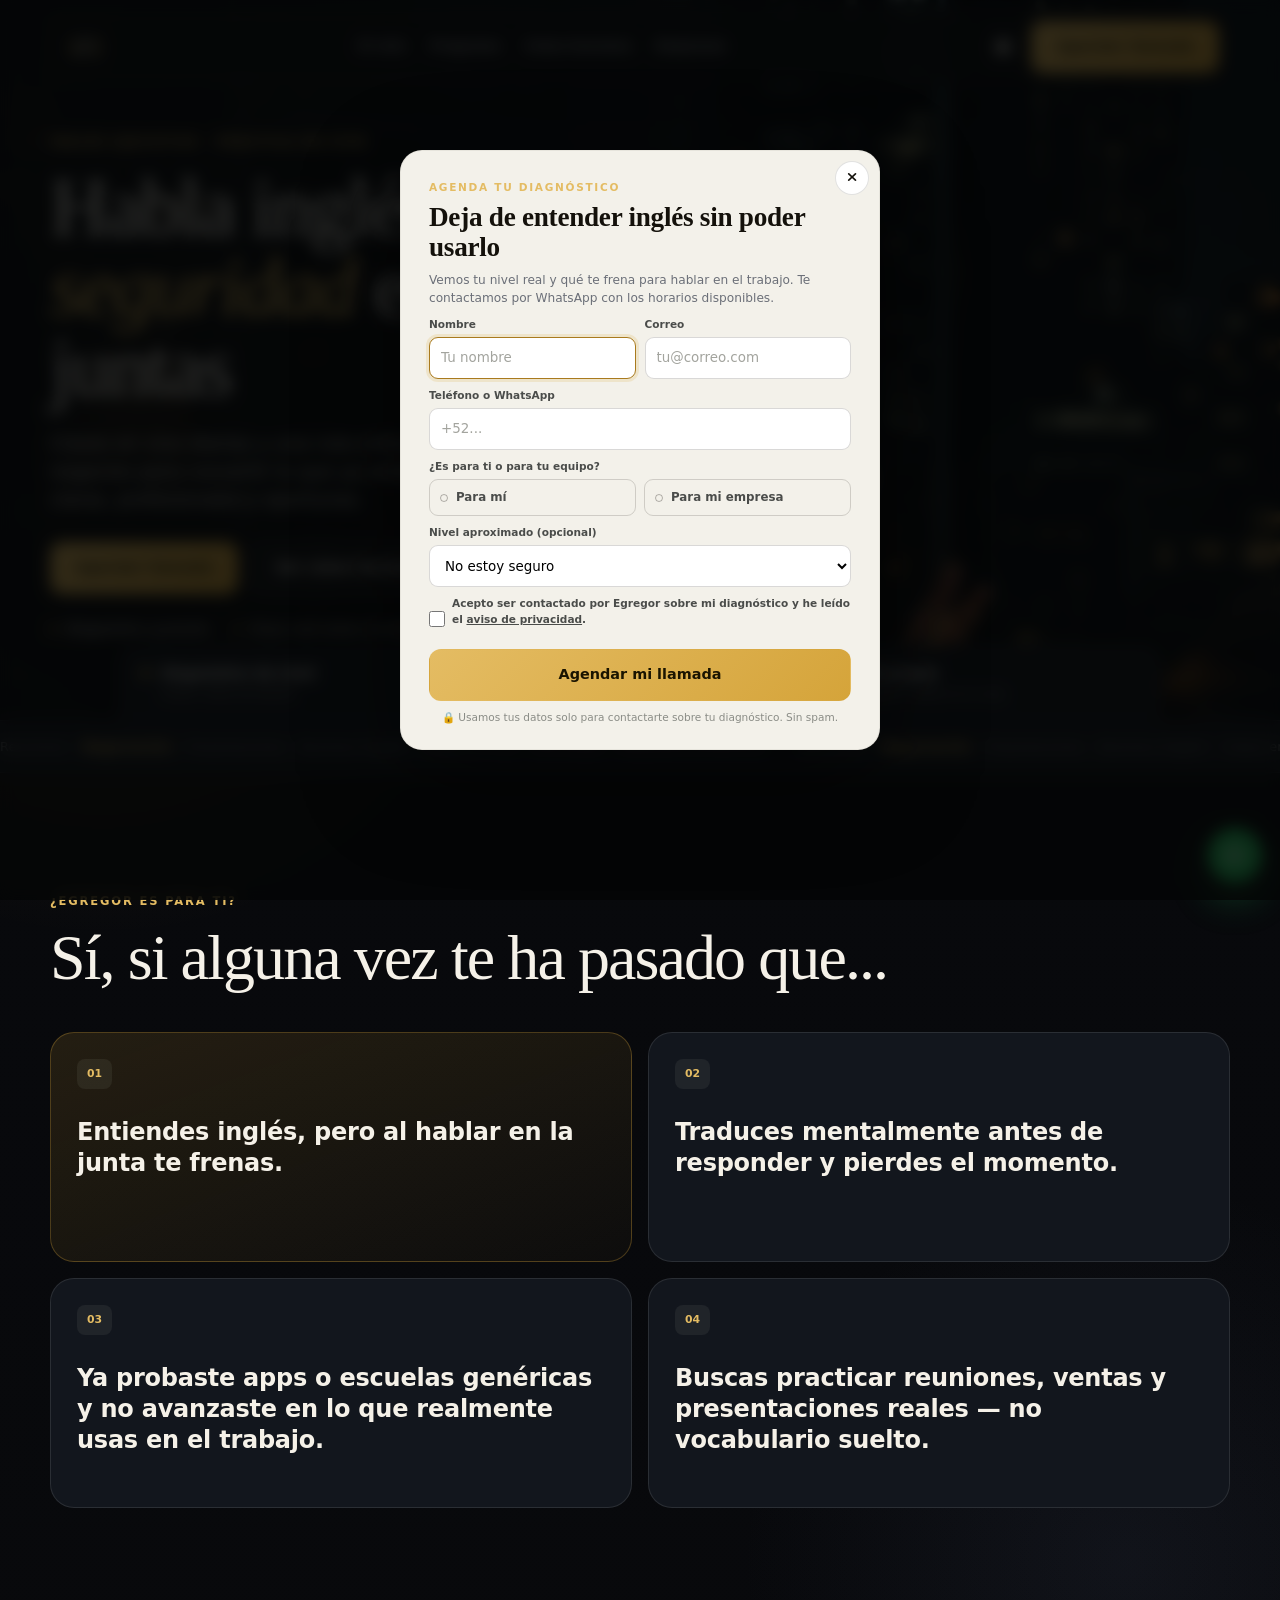
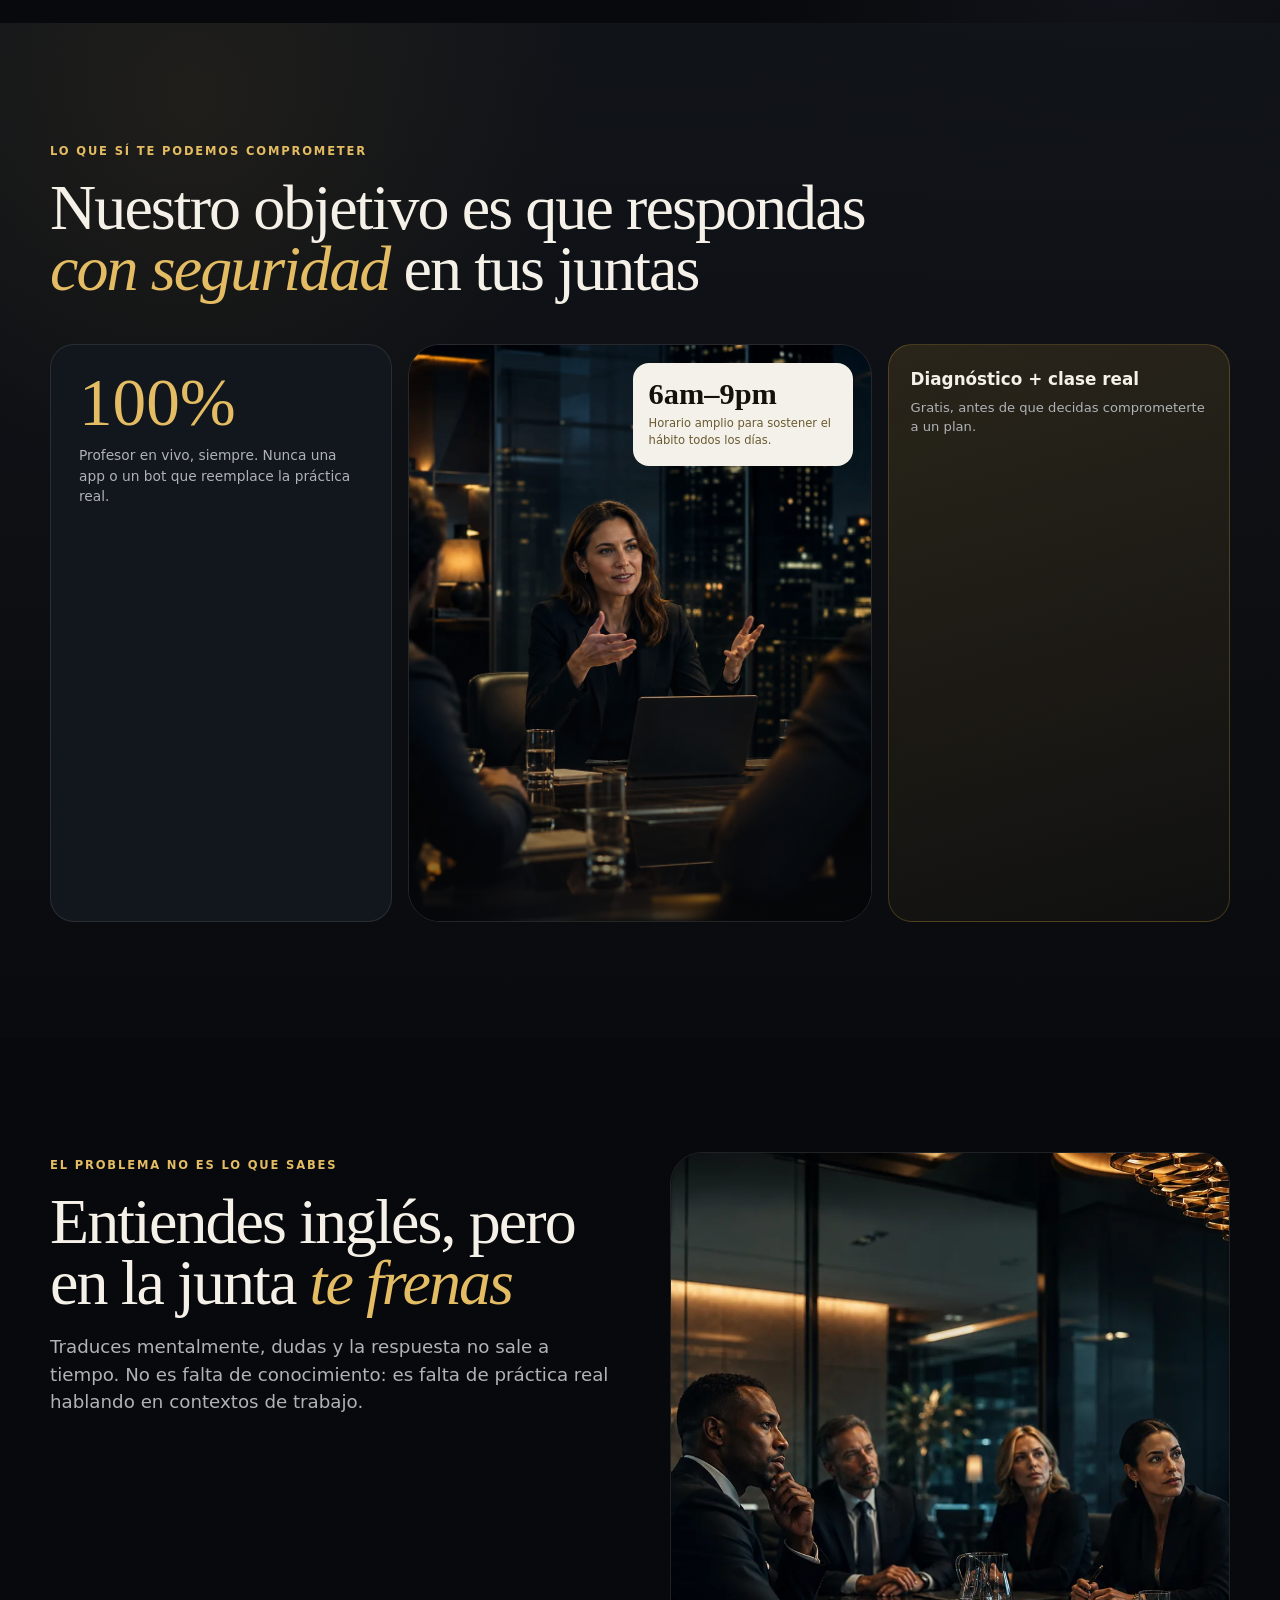
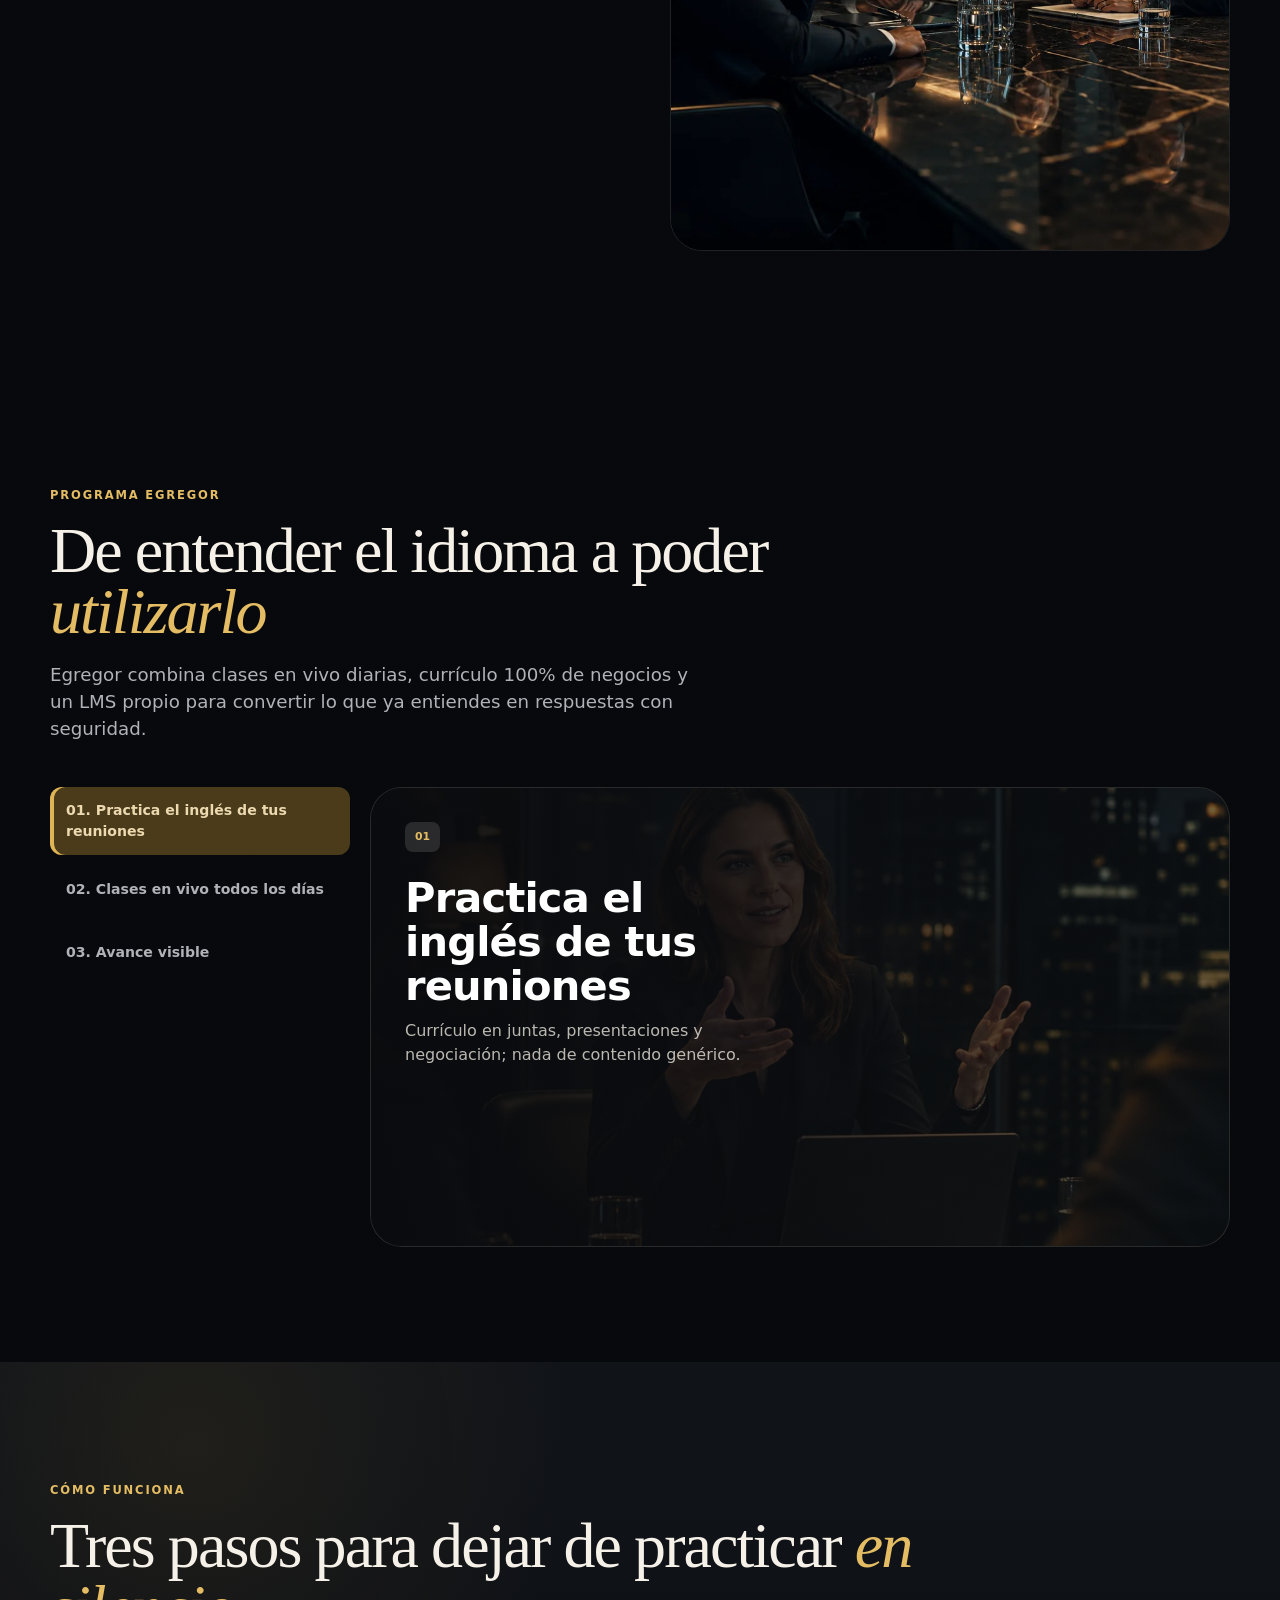
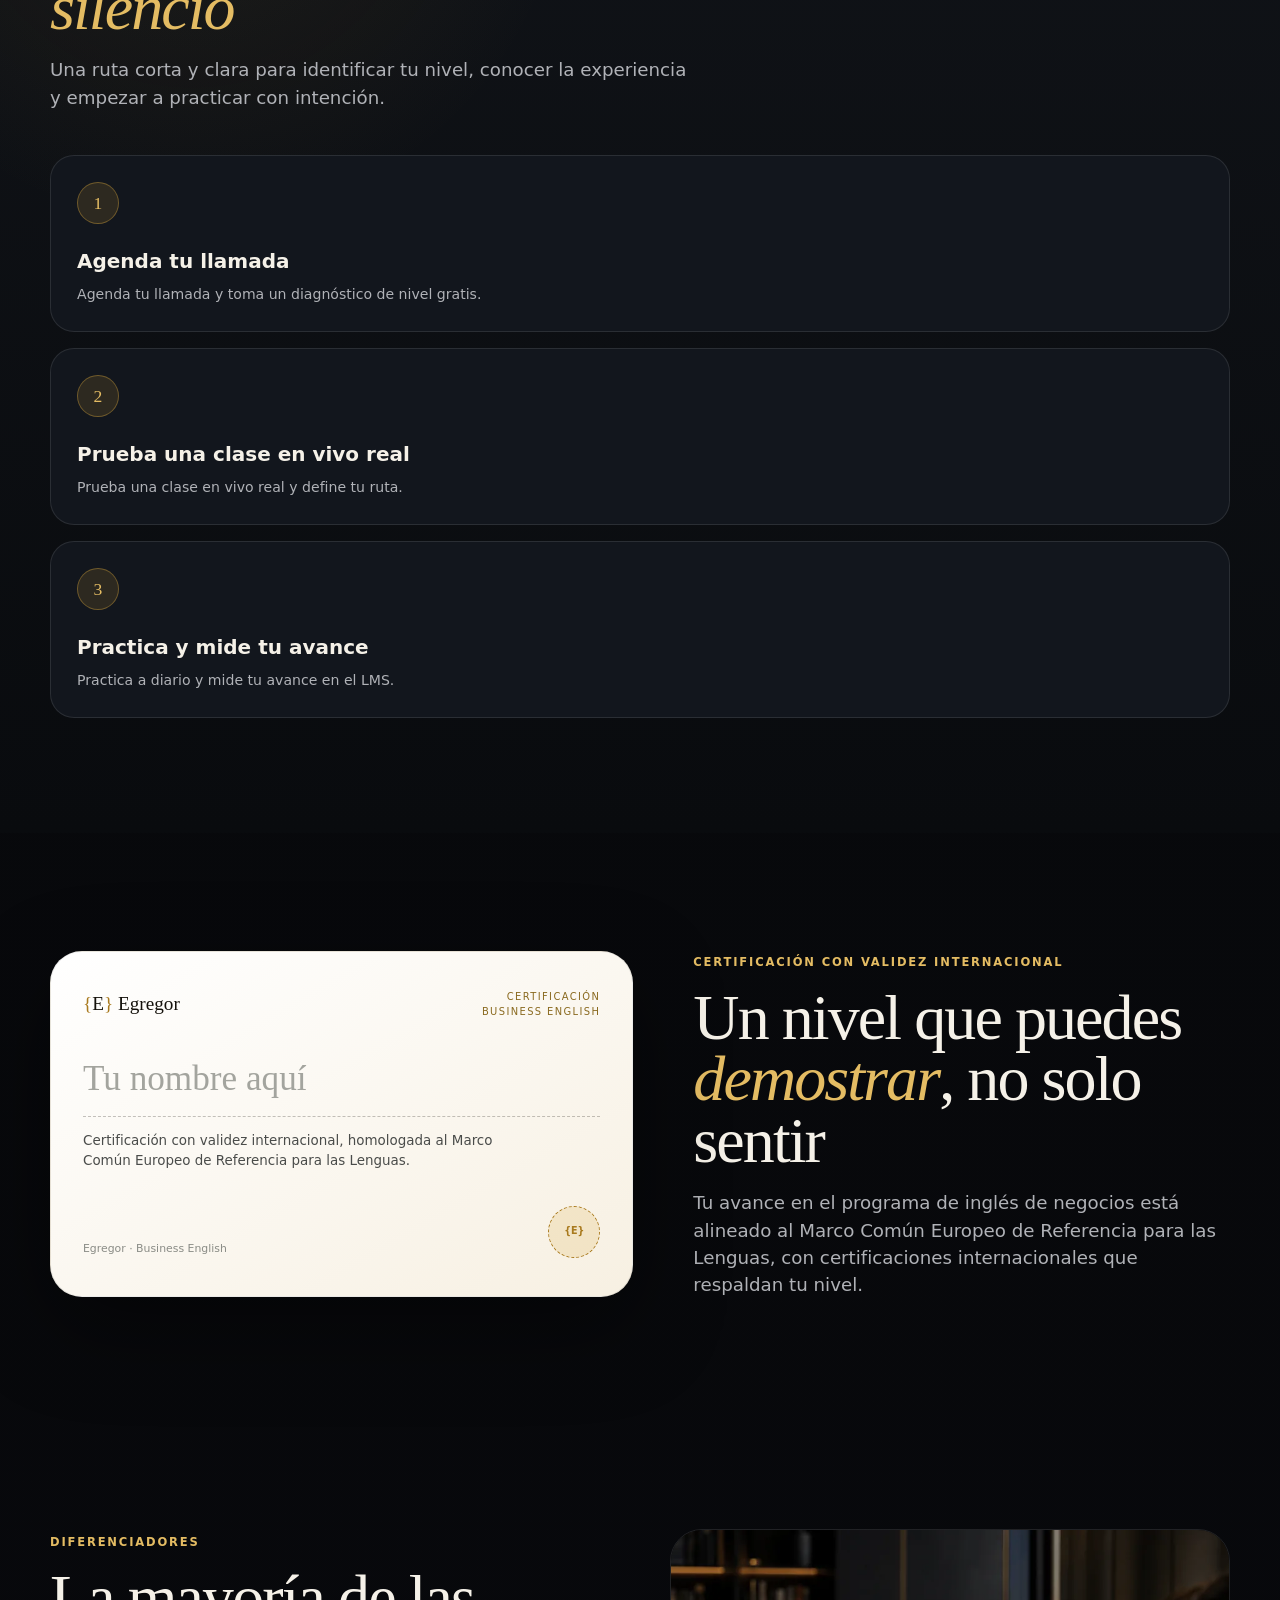
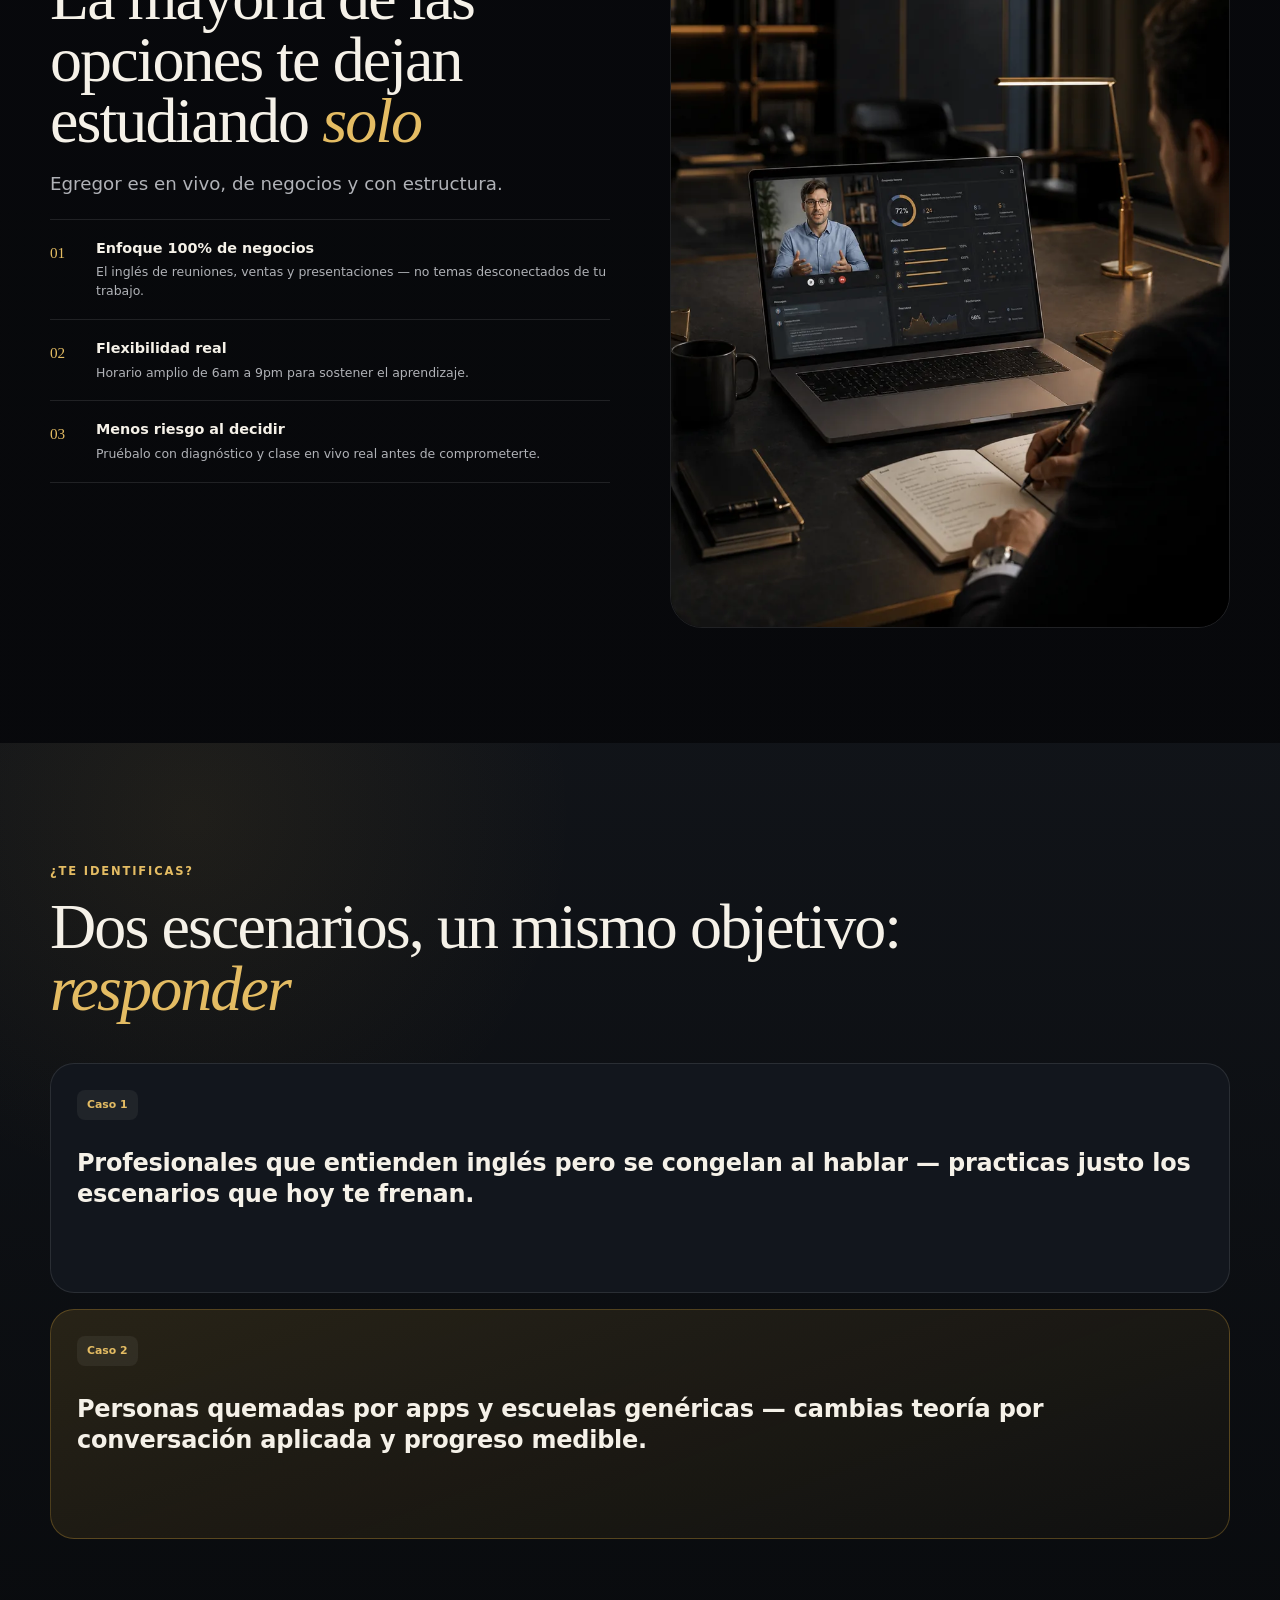
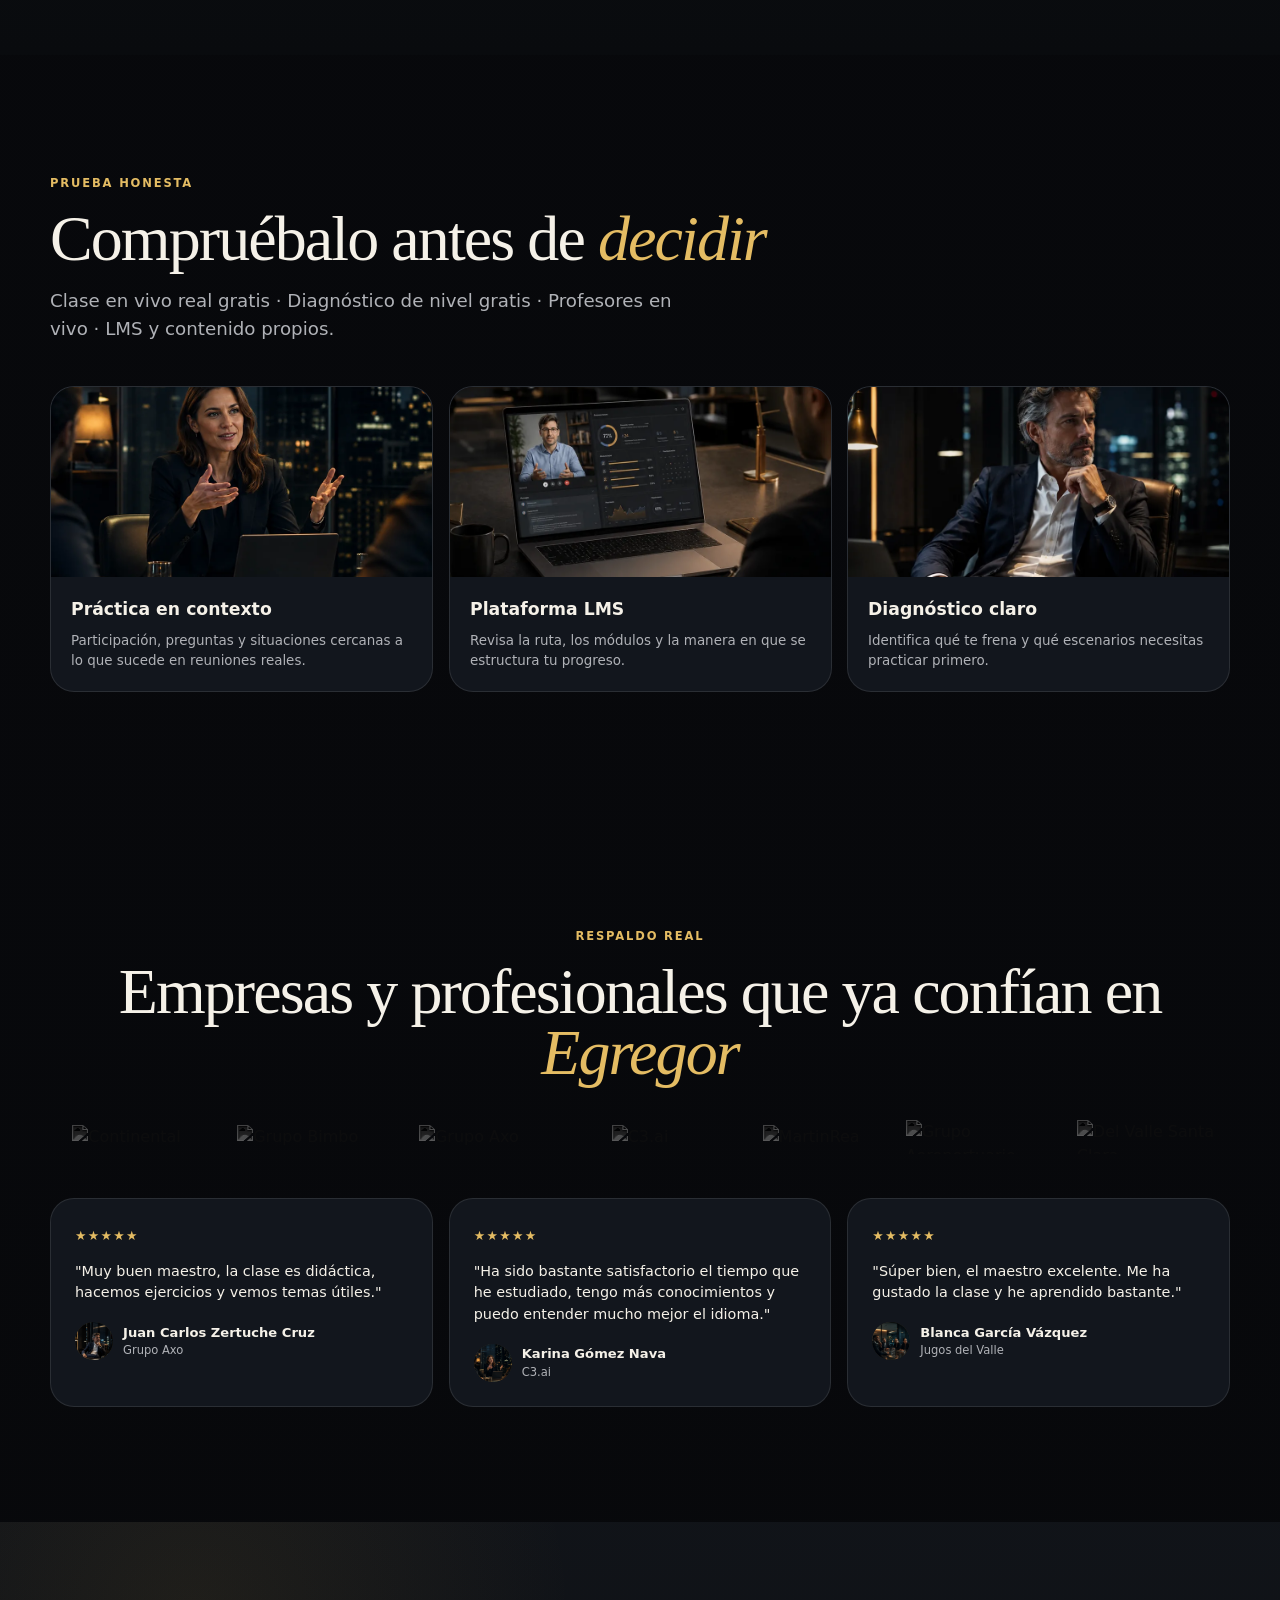
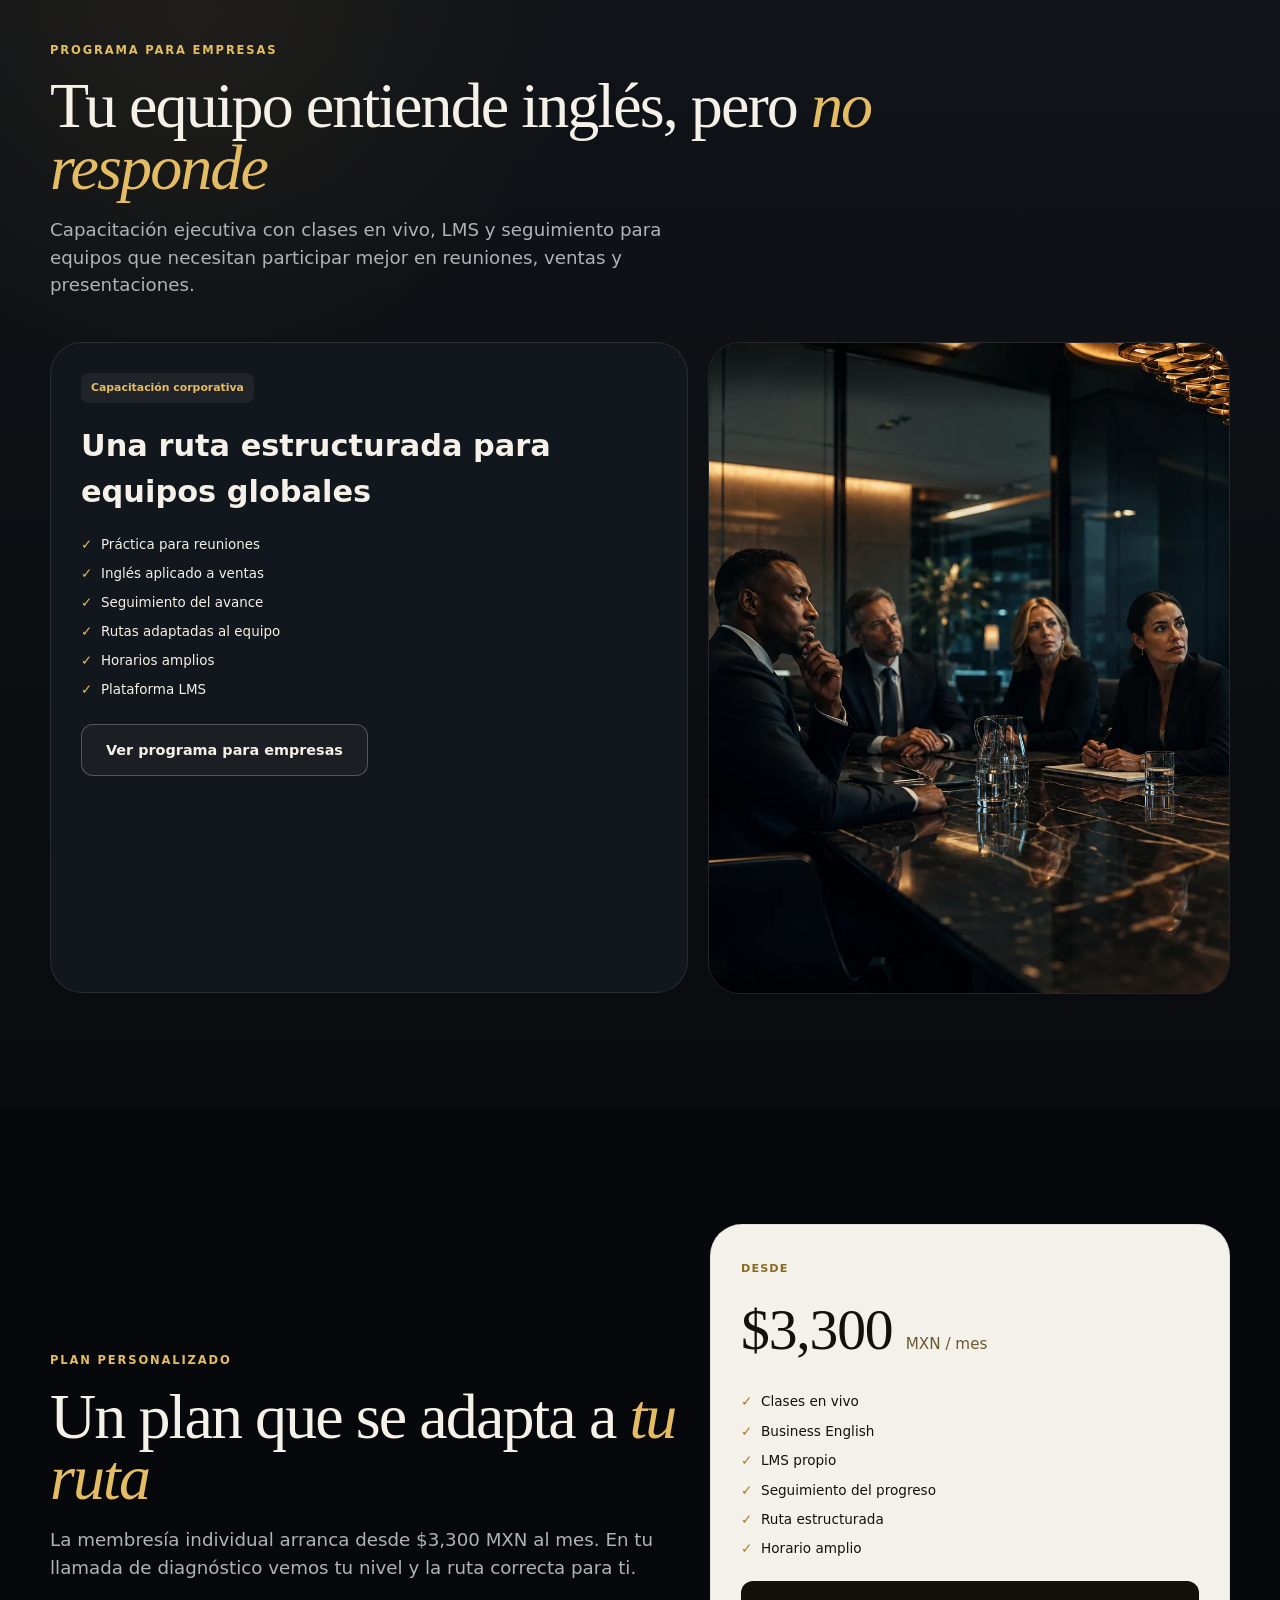
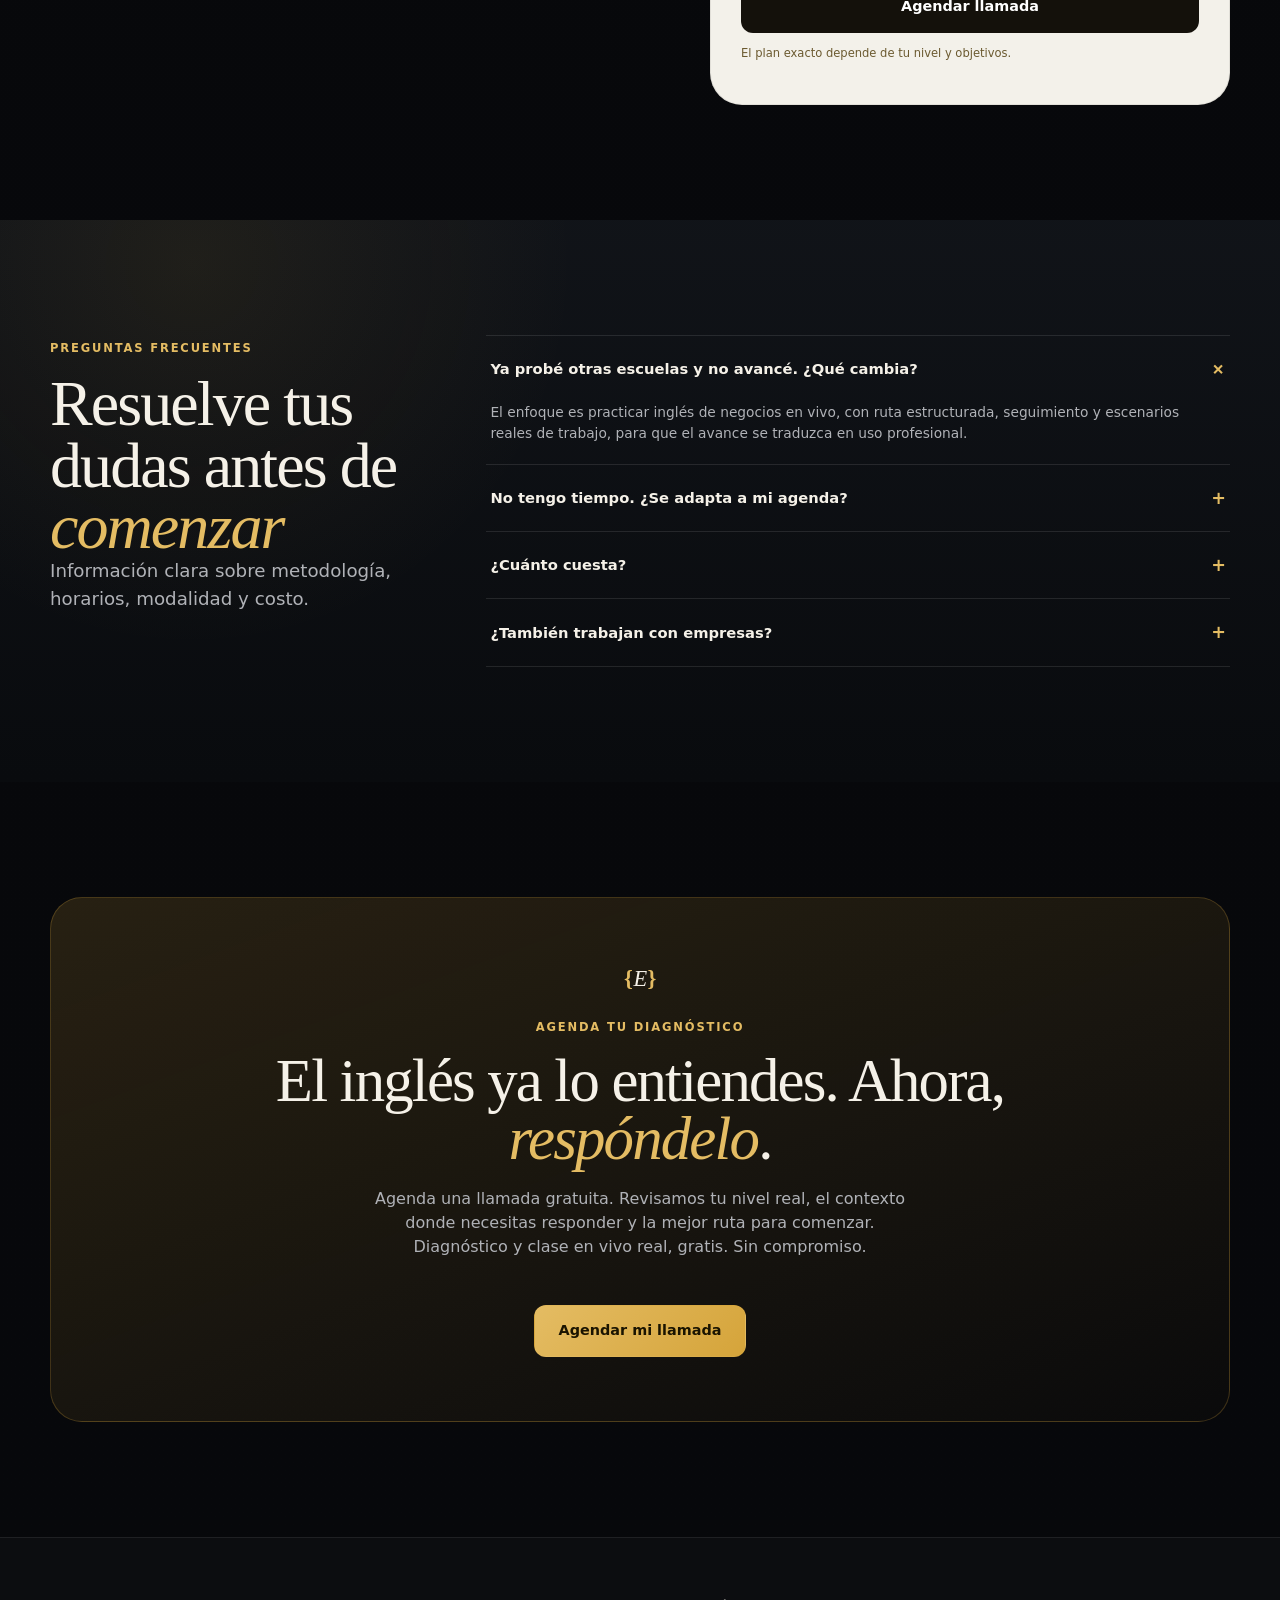
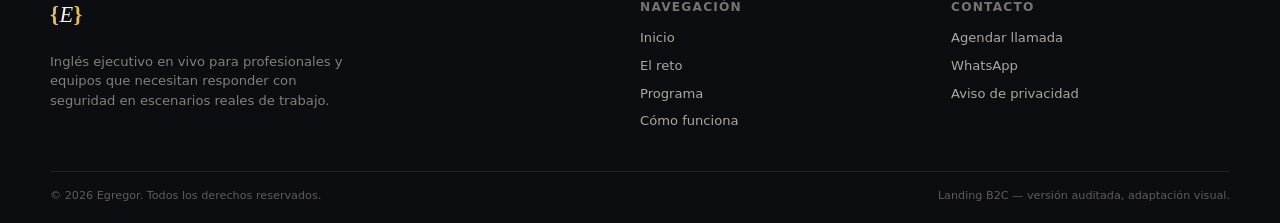
==== index-dark.html @ 91f1eeb0 "test-egregor-lp" ====
<!DOCTYPE html>
<html lang="es-MX" data-theme="dark">
<head>
<meta charset="UTF-8">
<meta name="viewport" content="width=device-width, initial-scale=1.0">
<meta name="theme-color" content="#08090c">
<meta name="color-scheme" content="light">
<title>Egregor — Inglés de negocios en vivo (dark mode)</title>
<meta name="description" content="Habla inglés con seguridad en tus juntas. Clases en vivo diarias, 100% de negocios, con profesor real y LMS propio. Agenda tu llamada de diagnóstico gratis.">
<link rel="icon" href="assets/images/favicon.svg" type="image/svg+xml">
<link rel="alternate icon" href="assets/images/favicon.svg">
<link rel="preconnect" href="https://fonts.googleapis.com">
<link rel="preconnect" href="https://fonts.gstatic.com" crossorigin>
<link href="https://cdnjs.cloudflare.com/ajax/libs/font-awesome/6.5.2/css/all.min.css" rel="stylesheet">
<link href="assets/css/styles.css" rel="stylesheet">
</head>
<body>

<div class="nav-shell">
  <header class="navbar">
    <a href="#inicio" class="logo-chip" aria-label="Egregor">
      <span class="logo-mark"><span class="brace">{</span><span class="e">E</span><span class="brace">}</span></span>
    </a>
    <nav class="nav-links" aria-label="Navegación principal">
      <a href="#reto">El reto</a>
      <a href="#programa">Programa</a>
      <a href="#como-funciona">Cómo funciona</a>
      <a href="#empresas">Empresas</a>
    </nav>
    <div class="nav-actions">
      <button class="theme-toggle" data-theme-toggle aria-label="Cambiar a modo claro" type="button"><i class="fa-solid fa-sun"></i></button>
      <button class="btn btn-primary" data-open-modal type="button"><span>Agendar llamada</span></button>
      <button class="menu-btn" aria-label="Abrir menú" aria-expanded="false" type="button">☰</button>
    </div>
  </header>
</div>
<div class="mobile-menu">
  <a href="#reto">El reto</a>
  <a href="#programa">Programa</a>
  <a href="#como-funciona">Cómo funciona</a>
  <a href="#empresas">Empresas</a>
  <button data-open-modal type="button">Agendar llamada</button>
</div>

<main>
  <!-- HERO -->
  <section class="hero" id="inicio">
    <div class="hero-bg" aria-hidden="true">
      <img src="assets/images/egregor-image-01.webp" alt="Ejecutiva respondiendo con seguridad en una reunión de trabajo">
    </div>
    <div class="container hero-inner">
      <div class="hero-copy">
        <span class="eyebrow reveal">Inglés ejecutivo · Práctica en vivo</span>
        <h1 class="display reveal">Habla inglés con <span class="gold">seguridad</span> en tus juntas</h1>
        <p class="lead reveal">Clases en vivo diarias y una ruta enfocada en inglés de negocios para convertir lo que ya entiendes en respuestas claras, profesionales y oportunas.</p>
        <div class="hero-actions reveal">
          <button class="btn btn-primary" data-open-modal type="button"><span>Agendar llamada</span></button>
          <a class="btn btn-secondary" href="#como-funciona"><span>Ver cómo funciona</span></a>
        </div>
        <div class="hero-proof-row reveal">
          <span>Diagnóstico gratuito</span>
          <span>Clase real antes de decidir</span>
          <span>LMS propio</span>
        </div>
      </div>
    </div>
    <div class="hero-bottom">
      <div class="hero-proof"><span class="dot"></span><div><strong>Diagnóstico de nivel</strong><span>Gratis, antes de decidir</span></div></div>
      <div class="hero-proof"><span class="dot"></span><div><strong>Clase en vivo real</strong><span>Conócela sin compromiso</span></div></div>
      <div class="hero-proof"><span class="dot"></span><div><strong>LMS propio</strong><span>Progreso visible en tu ruta</span></div></div>
    </div>
  </section>

  <section class="marquee-wrap">
    <div class="marquee">
      <span>Reuniones · <b>Negociación</b> · Presentaciones · Business English · Clases en vivo · LMS propio · Respuesta profesional · </span>
      <span>Reuniones · <b>Negociación</b> · Presentaciones · Business English · Clases en vivo · LMS propio · Respuesta profesional · </span>
    </div>
  </section>

  <!-- ¿PARA QUIÉN ES? -->
  <section class="section-pad" id="reto">
    <div class="container">
      <div class="section-head">
        <span class="eyebrow reveal">¿Egregor es para ti?</span>
        <h2 class="display section-title reveal">Sí, si alguna vez te ha pasado que...</h2>
      </div>
      <div class="cap-grid">
        <article class="cap-card accent reveal"><span class="tag">01</span><h3>Entiendes inglés, pero al hablar en la junta te frenas.</h3></article>
        <article class="cap-card reveal"><span class="tag">02</span><h3>Traduces mentalmente antes de responder y pierdes el momento.</h3></article>
        <article class="cap-card reveal"><span class="tag">03</span><h3>Ya probaste apps o escuelas genéricas y no avanzaste en lo que realmente usas en el trabajo.</h3></article>
        <article class="cap-card reveal"><span class="tag">04</span><h3>Buscas practicar reuniones, ventas y presentaciones reales — no vocabulario suelto.</h3></article>
      </div>
    </div>
  </section>

  <!-- COMPROMISO (estilo de datos destacados, solo con hechos ya validados) -->
  <section class="section-pad section-soft">
    <div class="container">
      <div class="section-head">
        <span class="eyebrow reveal">Lo que sí te podemos comprometer</span>
        <h2 class="display section-title reveal">Nuestro objetivo es que respondas <span class="gold">con seguridad</span> en tus juntas</h2>
      </div>
      <div class="stat-panel">
        <article class="stat-big-card reveal">
          <span class="big">100%</span>
          <p>Profesor en vivo, siempre. Nunca una app o un bot que reemplace la práctica real.</p>
        </article>
        <div class="stat-visual reveal">
          <img src="assets/images/egregor-image-01.webp" alt="Ejecutiva practicando inglés de negocios en una clase en vivo">
          <div class="stat-bubble">
            <strong>6am–9pm</strong>
            <span>Horario amplio para sostener el hábito todos los días.</span>
          </div>
        </div>
        <article class="stat-small-card reveal">
          <strong>Diagnóstico + clase real</strong>
          <span>Gratis, antes de que decidas comprometerte a un plan.</span>
        </article>
      </div>
    </div>
  </section>

  <!-- PROBLEMA -->
  <section class="section-pad">
    <div class="container offer-layout">
      <div>
        <span class="eyebrow reveal">El problema no es lo que sabes</span>
        <h2 class="display section-title reveal">Entiendes inglés, pero en la junta <span class="gold">te frenas</span></h2>
        <p class="lead reveal" style="margin-top:20px;">Traduces mentalmente, dudas y la respuesta no sale a tiempo. No es falta de conocimiento: es falta de práctica real hablando en contextos de trabajo.</p>
      </div>
      <div class="offer-media reveal">
        <img src="assets/images/egregor-image-02.webp" alt="Equipo ejecutivo en una reunión tensa y silenciosa">
      </div>
    </div>
  </section>

  <!-- PROGRAMA / BENEFICIOS (tabs) -->
  <section class="section-pad" id="programa">
    <div class="container">
      <div class="section-head">
        <span class="eyebrow reveal">Programa Egregor</span>
        <h2 class="display section-title reveal">De entender el idioma a poder <span class="gold">utilizarlo</span></h2>
        <p class="lead reveal">Egregor combina clases en vivo diarias, currículo 100% de negocios y un LMS propio para convertir lo que ya entiendes en respuestas con seguridad.</p>
      </div>
      <div class="program-layout">
        <div class="program-menu">
          <button class="program-btn active" type="button"
            data-tag="01" data-title="Practica el inglés de tus reuniones"
            data-copy="Currículo en juntas, presentaciones y negociación; nada de contenido genérico."
            data-img="assets/images/egregor-image-01.webp">01. Practica el inglés de tus reuniones</button>
          <button class="program-btn" type="button"
            data-tag="02" data-title="Clases en vivo todos los días"
            data-copy="Práctica conversacional con profesor real y horario 6am–9pm para sostener el hábito."
            data-img="assets/images/egregor-image-02.webp">02. Clases en vivo todos los días</button>
          <button class="program-btn" type="button"
            data-tag="03" data-title="Avance visible"
            data-copy="El LMS y contenido propios te dan seguimiento y orden; ves tu progreso."
            data-img="assets/images/egregor-image-03.webp">03. Avance visible</button>
        </div>
        <div class="program-panel reveal">
          <img data-program-img src="assets/images/egregor-image-01.webp" alt="Práctica en vivo de inglés de negocios">
          <div class="program-copy">
            <span class="tag" data-program-tag>01</span>
            <h3 data-program-title>Practica el inglés de tus reuniones</h3>
            <p data-program-copy>Currículo en juntas, presentaciones y negociación; nada de contenido genérico.</p>
          </div>
        </div>
      </div>
    </div>
  </section>

  <!-- CÓMO FUNCIONA -->
  <section class="section-pad section-soft" id="como-funciona">
    <div class="container">
      <div class="section-head">
        <span class="eyebrow reveal">Cómo funciona</span>
        <h2 class="display section-title reveal">Tres pasos para dejar de practicar <span class="gold">en silencio</span></h2>
        <p class="lead reveal">Una ruta corta y clara para identificar tu nivel, conocer la experiencia y empezar a practicar con intención.</p>
      </div>
      <div class="steps-grid">
        <article class="step-card reveal"><div class="step-num">1</div><h3>Agenda tu llamada</h3><p>Agenda tu llamada y toma un diagnóstico de nivel gratis.</p></article>
        <article class="step-card reveal"><div class="step-num">2</div><h3>Prueba una clase en vivo real</h3><p>Prueba una clase en vivo real y define tu ruta.</p></article>
        <article class="step-card reveal"><div class="step-num">3</div><h3>Practica y mide tu avance</h3><p>Practica a diario y mide tu avance en el LMS.</p></article>
      </div>
    </div>
  </section>

  <!-- CERTIFICACIÓN -->
  <section class="section-pad">
    <div class="container cert-layout">
      <div class="cert-card reveal">
        <div class="cert-top">
          <span class="cert-brand"><span class="brace">{</span>E<span class="brace">}</span> Egregor</span>
          <span class="cert-label">Certificación<br>Business English</span>
        </div>
        <div class="cert-name">Tu nombre aquí</div>
        <p class="cert-desc">Certificación con validez internacional, homologada al Marco Común Europeo de Referencia para las Lenguas.</p>
        <div class="cert-foot">
          <span>Egregor · Business English</span>
          <span class="cert-badge">{E}</span>
        </div>
      </div>
      <div>
        <span class="eyebrow reveal">Certificación con validez internacional</span>
        <h2 class="display section-title reveal">Un nivel que puedes <span class="gold">demostrar</span>, no solo sentir</h2>
        <p class="lead reveal" style="margin-top:18px;">Tu avance en el programa de inglés de negocios está alineado al Marco Común Europeo de Referencia para las Lenguas, con certificaciones internacionales que respaldan tu nivel.</p>
      </div>
    </div>
  </section>

  <!-- DIFERENCIADORES -->
  <section class="section-pad">
    <div class="container offer-layout">
      <div>
        <span class="eyebrow reveal">Diferenciadores</span>
        <h2 class="display section-title reveal">La mayoría de las opciones te dejan estudiando <span class="gold">solo</span></h2>
        <p class="lead reveal" style="margin-top:18px;">Egregor es en vivo, de negocios y con estructura.</p>
        <div class="offer-list">
          <div class="offer-row reveal"><span class="num">01</span><div><strong>Enfoque 100% de negocios</strong><span>El inglés de reuniones, ventas y presentaciones — no temas desconectados de tu trabajo.</span></div></div>
          <div class="offer-row reveal"><span class="num">02</span><div><strong>Flexibilidad real</strong><span>Horario amplio de 6am a 9pm para sostener el aprendizaje.</span></div></div>
          <div class="offer-row reveal"><span class="num">03</span><div><strong>Menos riesgo al decidir</strong><span>Pruébalo con diagnóstico y clase en vivo real antes de comprometerte.</span></div></div>
        </div>
      </div>
      <div class="offer-media reveal">
        <img src="assets/images/egregor-image-03.webp" alt="Laptop con clase en vivo y dashboard de aprendizaje">
      </div>
    </div>
  </section>

  <!-- CASOS DE USO -->
  <section class="section-pad section-soft">
    <div class="container">
      <div class="section-head">
        <span class="eyebrow reveal">¿Te identificas?</span>
        <h2 class="display section-title reveal">Dos escenarios, un mismo objetivo: <span class="gold">responder</span></h2>
      </div>
      <div class="cap-grid" style="grid-template-columns:1fr">
        <article class="cap-card reveal"><span class="tag">Caso 1</span><h3>Profesionales que entienden inglés pero se congelan al hablar — practicas justo los escenarios que hoy te frenan.</h3></article>
        <article class="cap-card accent reveal"><span class="tag">Caso 2</span><h3>Personas quemadas por apps y escuelas genéricas — cambias teoría por conversación aplicada y progreso medible.</h3></article>
      </div>
    </div>
  </section>

  <!-- PRUEBA HONESTA -->
  <section class="section-pad">
    <div class="container">
      <div class="section-head">
        <span class="eyebrow reveal">Prueba honesta</span>
        <h2 class="display section-title reveal">Compruébalo antes de <span class="gold">decidir</span></h2>
        <p class="lead reveal">Clase en vivo real gratis · Diagnóstico de nivel gratis · Profesores en vivo · LMS y contenido propios.</p>
      </div>
      <div class="evidence-grid">
        <article class="evidence-card reveal">
          <img src="assets/images/egregor-image-01.webp" alt="Clase y reunión ejecutiva">
          <div class="evidence-copy"><h3>Práctica en contexto</h3><p>Participación, preguntas y situaciones cercanas a lo que sucede en reuniones reales.</p></div>
        </article>
        <article class="evidence-card reveal">
          <img src="assets/images/egregor-image-03.webp" alt="Plataforma LMS y sesión virtual">
          <div class="evidence-copy"><h3>Plataforma LMS</h3><p>Revisa la ruta, los módulos y la manera en que se estructura tu progreso.</p></div>
        </article>
        <article class="evidence-card reveal">
          <img src="assets/images/egregor-image-04.webp" alt="Ejecutivo reflexionando con libreta y laptop">
          <div class="evidence-copy"><h3>Diagnóstico claro</h3><p>Identifica qué te frena y qué escenarios necesitas practicar primero.</p></div>
        </article>
      </div>
    </div>
  </section>

  <!-- CONFÍAN EN EGREGOR (logos y reseñas reales, tomados de egregor.io) -->
  <section class="section-pad">
    <div class="container">
      <div class="trust-head reveal">
        <span class="eyebrow">Respaldo real</span>
        <h2 class="display section-title">Empresas y profesionales que ya confían en <span class="gold">Egregor</span></h2>
      </div>
      <div class="logo-strip reveal">
        <img src="https://orangecorp.mx/egregor.io/wp-content/uploads/2025/01/Continental.png" alt="Continental" loading="lazy">
        <img src="https://orangecorp.mx/egregor.io/wp-content/uploads/2025/01/Bimbo-E.png" alt="Grupo Bimbo" loading="lazy">
        <img src="https://orangecorp.mx/egregor.io/wp-content/uploads/2025/01/GrupoAxo.png" alt="Grupo Axo" loading="lazy">
        <img src="https://orangecorp.mx/egregor.io/wp-content/uploads/2025/01/C3ai.png" alt="C3.ai" loading="lazy">
        <img src="https://orangecorp.mx/egregor.io/wp-content/uploads/2025/01/MartinRea.png" alt="MartinRea" loading="lazy">
        <img src="https://orangecorp.mx/egregor.io/wp-content/uploads/2025/01/Grupo-Aeropuertario.png" alt="Grupo Aeroportuario" loading="lazy">
        <img src="https://orangecorp.mx/egregor.io/wp-content/uploads/2025/01/DelValle-SantaClara.png" alt="Del Valle Santa Clara" loading="lazy">
      </div>
      <div class="review-grid">
        <article class="review-card reveal">
          <span class="stars">★★★★★</span>
          <p>"Muy buen maestro, la clase es didáctica, hacemos ejercicios y vemos temas útiles."</p>
          <div class="who"><img class="review-avatar" src="assets/images/egregor-image-04.webp" alt="" loading="lazy" style="object-position:center 20%;"><div><strong>Juan Carlos Zertuche Cruz</strong><span>Grupo Axo</span></div></div>
        </article>
        <article class="review-card reveal">
          <span class="stars">★★★★★</span>
          <p>"Ha sido bastante satisfactorio el tiempo que he estudiado, tengo más conocimientos y puedo entender mucho mejor el idioma."</p>
          <div class="who"><img class="review-avatar" src="assets/images/egregor-image-01.webp" alt="" loading="lazy" style="object-position:center 15%;"><div><strong>Karina Gómez Nava</strong><span>C3.ai</span></div></div>
        </article>
        <article class="review-card reveal">
          <span class="stars">★★★★★</span>
          <p>"Súper bien, el maestro excelente. Me ha gustado la clase y he aprendido bastante."</p>
          <div class="who"><img class="review-avatar" src="assets/images/egregor-image-02.webp" alt="" loading="lazy" style="object-position:20% 25%;"><div><strong>Blanca García Vázquez</strong><span>Jugos del Valle</span></div></div>
        </article>
      </div>
    </div>
  </section>

  <!-- EMPRESAS -->
  <section class="section-pad section-soft" id="empresas">
    <div class="container">
      <div class="section-head">
        <span class="eyebrow reveal">Programa para empresas</span>
        <h2 class="display section-title reveal">Tu equipo entiende inglés, pero <span class="gold">no responde</span></h2>
        <p class="lead reveal">Capacitación ejecutiva con clases en vivo, LMS y seguimiento para equipos que necesitan participar mejor en reuniones, ventas y presentaciones.</p>
      </div>
      <div class="enterprise-grid">
        <article class="panel-copy reveal">
          <span class="tag">Capacitación corporativa</span>
          <h3>Una ruta estructurada para equipos globales</h3>
          <div class="check-list">
            <span>Práctica para reuniones</span>
            <span>Inglés aplicado a ventas</span>
            <span>Seguimiento del avance</span>
            <span>Rutas adaptadas al equipo</span>
            <span>Horarios amplios</span>
            <span>Plataforma LMS</span>
          </div>
          <a class="btn btn-secondary" href="#" data-b2b><span>Ver programa para empresas</span></a>
        </article>
        <div class="panel-media reveal">
          <img src="assets/images/egregor-image-02.webp" alt="Equipo corporativo en reunión">
        </div>
      </div>
    </div>
  </section>

  <!-- PRECIO -->
  <section class="section-pad">
    <div class="container price-grid">
      <div>
        <span class="eyebrow reveal">Plan personalizado</span>
        <h2 class="display section-title reveal">Un plan que se adapta a <span class="gold">tu ruta</span></h2>
        <p class="lead reveal" style="margin-top:18px;">La membresía individual arranca desde $3,300 MXN al mes. En tu llamada de diagnóstico vemos tu nivel y la ruta correcta para ti.</p>
      </div>
      <article class="price-card reveal">
        <span class="label">Desde</span>
        <div class="price">$3,300 <small>MXN / mes</small></div>
        <ul class="feature-list">
          <li>Clases en vivo</li>
          <li>Business English</li>
          <li>LMS propio</li>
          <li>Seguimiento del progreso</li>
          <li>Ruta estructurada</li>
          <li>Horario amplio</li>
        </ul>
        <button class="btn btn-dark btn-wide" data-open-modal type="button"><span>Agendar llamada</span></button>
        <p class="micro">El plan exacto depende de tu nivel y objetivos.</p>
      </article>
    </div>
  </section>

  <!-- FAQ -->
  <section class="section-pad section-soft">
    <div class="container faq-wrap">
      <div>
        <span class="eyebrow reveal">Preguntas frecuentes</span>
        <h2 class="display section-title reveal">Resuelve tus dudas antes de <span class="gold">comenzar</span></h2>
        <p class="lead reveal">Información clara sobre metodología, horarios, modalidad y costo.</p>
      </div>
      <div class="faq-list">
        <article class="faq-item active reveal">
          <button class="faq-btn" type="button" aria-expanded="true"><span>Ya probé otras escuelas y no avancé. ¿Qué cambia?</span><span class="faq-icon">+</span></button>
          <div class="faq-panel"><div><p>El enfoque es practicar inglés de negocios en vivo, con ruta estructurada, seguimiento y escenarios reales de trabajo, para que el avance se traduzca en uso profesional.</p></div></div>
        </article>
        <article class="faq-item reveal">
          <button class="faq-btn" type="button" aria-expanded="false"><span>No tengo tiempo. ¿Se adapta a mi agenda?</span><span class="faq-icon">+</span></button>
          <div class="faq-panel"><div><p>Sí: clases diarias y horario amplio de 6am a 9pm para mantener constancia sin horarios rígidos.</p></div></div>
        </article>
        <article class="faq-item reveal">
          <button class="faq-btn" type="button" aria-expanded="false"><span>¿Cuánto cuesta?</span><span class="faq-icon">+</span></button>
          <div class="faq-panel"><div><p>La membresía individual arranca desde $3,300 MXN al mes. En la llamada de diagnóstico te decimos la ruta y el plan exacto según tu nivel.</p></div></div>
        </article>
        <article class="faq-item reveal">
          <button class="faq-btn" type="button" aria-expanded="false"><span>¿También trabajan con empresas?</span><span class="faq-icon">+</span></button>
          <div class="faq-panel"><div><p>Sí. Existen programas corporativos para equipos que necesitan mejorar su comunicación en reuniones, ventas y presentaciones.</p></div></div>
        </article>
      </div>
    </div>
  </section>

  <!-- CTA / CIERRE (unificado en un solo bloque con un único CTA) -->
  <section class="section-pad" id="contacto">
    <div class="container">
      <div class="final-cta reveal">
        <div class="logo-chip" style="justify-content:center;margin-bottom:18px;">
          <span class="logo-mark"><span class="brace">{</span><span class="e">E</span><span class="brace">}</span></span>
        </div>
        <span class="eyebrow">Agenda tu diagnóstico</span>
        <h2 class="display">El inglés ya lo entiendes. Ahora, <span class="gold">respóndelo</span>.</h2>
        <p>Agenda una llamada gratuita. Revisamos tu nivel real, el contexto donde necesitas responder y la mejor ruta para comenzar. Diagnóstico y clase en vivo real, gratis. Sin compromiso.</p>
        <div class="hero-actions" style="justify-content:center;margin-top:22px;">
          <button class="btn btn-primary" data-open-modal type="button"><span>Agendar mi llamada</span></button>
        </div>
      </div>
    </div>
  </section>
</main>

<footer class="footer">
  <div class="container footer-grid">
    <div class="footer-col">
      <span class="logo-mark"><span class="brace">{</span><span class="e">E</span><span class="brace">}</span></span>
      <p>Inglés ejecutivo en vivo para profesionales y equipos que necesitan responder con seguridad en escenarios reales de trabajo.</p>
    </div>
    <div class="footer-col">
      <h4>Navegación</h4>
      <a href="#inicio">Inicio</a>
      <a href="#reto">El reto</a>
      <a href="#programa">Programa</a>
      <a href="#como-funciona">Cómo funciona</a>
    </div>
    <div class="footer-col">
      <h4>Contacto</h4>
      <a href="#" data-open-modal>Agendar llamada</a>
      <a href="#" data-whatsapp>WhatsApp</a>
      <a href="#" data-privacy>Aviso de privacidad</a>
    </div>
  </div>
  <div class="container footer-bottom">
    <span>© 2026 Egregor. Todos los derechos reservados.</span>
    <span>Landing B2C — versión auditada, adaptación visual.</span>
  </div>
</footer>

<a class="whatsapp" data-whatsapp href="#" aria-label="Abrir WhatsApp"><i class="fa-brands fa-whatsapp"></i></a>

<div class="mobile-sticky">
  <span>Diagnóstico gratuito</span>
  <button class="btn btn-primary" data-open-modal type="button"><span>Agendar</span></button>
</div>

<!-- POPUP: formulario compacto, sin scroll interno -->
<div class="modal" id="leadModal" role="dialog" aria-modal="true" aria-labelledby="modalTitle" aria-hidden="true">
  <button class="modal-backdrop" data-close-modal aria-label="Cerrar formulario" type="button"></button>
  <div class="modal-card">
    <button class="modal-close" data-close-modal aria-label="Cerrar" type="button"><i class="fa-solid fa-xmark"></i></button>
    <div class="modal-head">
      <span class="eyebrow">Agenda tu diagnóstico</span>
      <h2 id="modalTitle">Deja de entender inglés sin poder usarlo</h2>
      <p>Vemos tu nivel real y qué te frena para hablar en el trabajo. Te contactamos por WhatsApp con los horarios disponibles.</p>
    </div>
    <form class="form" data-lead-form novalidate>
      <div class="field-grid">
        <div class="field">
          <label for="leadName">Nombre</label>
          <input id="leadName" name="nombre" type="text" autocomplete="name" placeholder="Tu nombre" required>
        </div>
        <div class="field">
          <label for="leadEmail">Correo</label>
          <input id="leadEmail" name="email" type="email" autocomplete="email" placeholder="tu@correo.com" required>
        </div>
        <div class="field full">
          <label for="leadPhone">Teléfono o WhatsApp</label>
          <input id="leadPhone" name="telefono" type="tel" autocomplete="tel" placeholder="+52..." required>
        </div>
        <div class="field full">
          <label>¿Es para ti o para tu equipo?</label>
          <div class="audience-grid">
            <label class="audience-option">
              <input type="radio" name="audiencia" value="Para mí" required>
              <span class="audience-chip"><span class="chip-dot"></span><span class="audience-title">Para mí</span></span>
            </label>
            <label class="audience-option">
              <input type="radio" name="audiencia" value="Para mi empresa">
              <span class="audience-chip"><span class="chip-dot"></span><span class="audience-title">Para mi empresa</span></span>
            </label>
          </div>
        </div>
        <div class="field full">
          <label for="leadLevel">Nivel aproximado (opcional)</label>
          <select id="leadLevel" name="nivel">
            <option value="">No estoy seguro</option>
            <option>Básico</option>
            <option>Intermedio</option>
            <option>Intermedio avanzado</option>
            <option>Avanzado</option>
          </select>
        </div>
        <div class="field full">
          <label class="legal">
            <input type="checkbox" required>
            <span>Acepto ser contactado por Egregor sobre mi diagnóstico y he leído el <a href="#" data-privacy style="text-decoration:underline;">aviso de privacidad</a>.</span>
          </label>
        </div>
      </div>
      <button class="btn btn-primary btn-wide" type="submit"><span>Agendar mi llamada</span></button>
      <p class="privacy-note">🔒 Usamos tus datos solo para contactarte sobre tu diagnóstico. Sin spam.</p>
    </form>
  </div>
</div>

<script src="assets/js/config.js"></script>
<script src="assets/js/app.js"></script>
</body>
</html>
---- assets/css/styles.css ----
/* =========================================================
   EGREGOR — Landing B2C (agendar llamada)
   Identidad visual: la ya validada de Egregor (dorado + Georgia/Inter).
   Patrones de UX y microinteracciones inspirados en la arquitectura
   de conversión del proyecto Esentia: nav flotante, popup con doble
   disparador, botones/tabs con relleno "líquido", cards con
   flotación discreta, reveals al hacer scroll.
   Incluye modo claro y oscuro (toggle persistente).
   ========================================================= */

:root{
  /* Marca (fija, no cambia con el tema) */
  --gold:#d5a43a;
  --gold-2:#e4bc63;
  --gold-deep:#a97a1e;
  --paper:#f3f1ea;
  --ink:#14110b;
  --radius-xl:32px;
  --radius-lg:24px;
  --radius-md:16px;
  --display:Georgia,"Times New Roman",serif;
  --ui:Inter,ui-sans-serif,system-ui,-apple-system,"Segoe UI",Arial,sans-serif;
  --container:min(1180px, calc(100vw - 40px));
  --ease:cubic-bezier(.16,1,.3,1);

  /* Superficies fijas (siempre oscuras, independientes del toggle):
     hero, footer, franja marquee, barra sticky, panel de programa */
  --fixed-dark:#0c0d10;
  --fixed-panel:#12161d;
  --fixed-cream:#f5f1e8;

  /* Tokens de tema — modo claro por defecto */
  --bg:#faf8f3;
  --panel:#ffffff;
  --panel-2:#f4f1ea;
  --text:#171410;
  --muted:#6d6a63;
  --line:rgba(23,20,16,.12);
  --nav-bg:rgba(255,255,255,.92);
  --soft-bg:linear-gradient(180deg, #f6f3ec 0%, #f1ede3 100%);
  --body-bg:
    radial-gradient(circle at 8% 4%, rgba(213,164,58,.10), transparent 26rem),
    radial-gradient(circle at 88% 12%, rgba(84,96,130,.06), transparent 24rem),
    linear-gradient(180deg,#faf8f3 0%,#f5f2ea 100%);
  --shadow:0 20px 60px rgba(30,24,10,.10);
  --shadow-soft:0 10px 30px rgba(30,24,10,.08);
}

html[data-theme="dark"]{
  --bg:#08090c;
  --panel:#12161d;
  --panel-2:#161b22;
  --text:#f5f1e8;
  --muted:#b0b2b7;
  --line:rgba(255,255,255,.10);
  --nav-bg:rgba(10,11,14,.86);
  --soft-bg:
    radial-gradient(circle at 15% 8%, rgba(213,164,58,.08), transparent 24rem),
    linear-gradient(180deg, rgba(17,20,25,.96), rgba(9,11,14,.98));
  --body-bg:
    radial-gradient(circle at 8% 4%, rgba(213,164,58,.12), transparent 26rem),
    radial-gradient(circle at 88% 12%, rgba(84,96,130,.12), transparent 24rem),
    linear-gradient(180deg, #08090c 0%, #07080b 100%);
  --shadow:0 30px 90px rgba(0,0,0,.42);
  --shadow-soft:0 18px 50px rgba(0,0,0,.26);
}

*{box-sizing:border-box}
html{scroll-behavior:smooth;scroll-padding-top:96px;color-scheme:light}
.field select{color-scheme:light}
body{
  margin:0;min-width:320px;
  font-family:var(--ui);color:var(--text);
  background:var(--body-bg);
  line-height:1.5;overflow-x:hidden;
  transition:background .35s var(--ease), color .35s var(--ease);
}
body.modal-open{overflow:hidden}
img{display:block;max-width:100%}
a{color:inherit;text-decoration:none}
button,input,select{font:inherit}
button{color:inherit}
.container{width:var(--container);margin:0 auto;position:relative;z-index:2}
.display{margin:0;font-family:var(--display);line-height:.96;letter-spacing:-.03em;font-weight:400}
.eyebrow{display:inline-flex;align-items:center;gap:8px;margin:0 0 16px;color:var(--gold-deep);font-size:.72rem;font-weight:700;letter-spacing:.16em;text-transform:uppercase}
html[data-theme="dark"] .eyebrow{color:var(--gold-2)}
.gold{color:var(--gold-deep);font-style:italic}
html[data-theme="dark"] .gold{color:var(--gold-2)}
.lead{max-width:640px;margin:0;color:var(--muted);font-size:clamp(1rem,1.6vw,1.14rem)}
.section-pad{padding:clamp(70px,9vw,120px) 0}
.section-soft{background:var(--soft-bg)}
.section-head{max-width:900px;margin-bottom:44px}
.section-title{font-size:clamp(2.3rem,5vw,4.2rem);letter-spacing:-.03em;color:var(--text)}
.section-head .lead{margin-top:18px}

/* ---------- Nav ---------- */
.nav-shell{position:fixed;z-index:100;top:12px;left:0;right:0;transition:top .3s var(--ease)}
.nav-shell.scrolled{top:6px}
.navbar{
  width:min(calc(100% - 18px),1180px);margin:auto;
  display:flex;align-items:center;gap:18px;
  padding:8px 10px 8px 18px;border-radius:14px;
  background:var(--nav-bg);border:1px solid var(--line);
  box-shadow:0 10px 30px rgba(0,0,0,.18);backdrop-filter:blur(16px);
  transition:box-shadow .3s var(--ease), padding .3s var(--ease), background .3s var(--ease);
}
.nav-shell.scrolled .navbar{box-shadow:0 14px 34px rgba(0,0,0,.24);padding:6px 8px 6px 16px}
.logo-chip{display:flex;align-items:center;align-self:center}
.logo-mark{display:inline-flex;align-items:baseline;font-family:var(--display);font-size:1.4rem;letter-spacing:-.02em;color:var(--text)}
.logo-mark .brace{color:var(--gold-deep);font-weight:700}
html[data-theme="dark"] .logo-mark .brace{color:var(--gold-2)}
.logo-mark .e{margin:0 1px;font-style:italic}
.logo-mark.small{font-size:1.15rem}
.nav-links{margin-left:auto;display:none;align-items:center;gap:24px}
.nav-links a{position:relative;font-size:.8rem;font-weight:600;color:var(--muted);padding-bottom:2px}
.nav-links a:after{content:"";position:absolute;left:0;right:100%;bottom:-2px;height:1.5px;background:var(--gold-deep);transition:right .3s var(--ease)}
html[data-theme="dark"] .nav-links a:after{background:var(--gold-2)}
.nav-links a:hover{color:var(--text)}
.nav-links a:hover:after{right:0}
.nav-actions{display:flex;align-items:center;gap:8px;margin-left:auto}
.theme-toggle{width:40px;height:40px;border:1px solid var(--line);border-radius:10px;background:transparent;color:var(--text);display:grid;place-items:center;cursor:pointer;transition:.2s}
.theme-toggle:hover{border-color:var(--gold-deep)}
.menu-btn{width:40px;height:40px;border:0;border-radius:10px;background:var(--ink);color:#fff;display:grid;place-items:center;cursor:pointer}
.mobile-menu{position:fixed;z-index:99;top:74px;left:9px;right:9px;display:grid;gap:6px;padding:14px;border-radius:14px;background:var(--panel);border:1px solid var(--line);box-shadow:var(--shadow);opacity:0;pointer-events:none;transform:translateY(-10px);transition:.2s}
.mobile-menu.open{opacity:1;pointer-events:auto;transform:none}
.mobile-menu a,.mobile-menu button{min-height:44px;border:0;background:none;text-align:left;font-weight:600;color:var(--text)}
.mobile-menu button{border-radius:10px;background:var(--gold);color:#171200;text-align:center;font-weight:800}

/* ---------- Buttons (con relleno "líquido" al hover, estilo Esentia) ---------- */
.btn{
  --liquid-fill:var(--gold-2);
  position:relative;isolation:isolate;overflow:hidden;transform:translateZ(0);
  min-height:52px;display:inline-flex;align-items:center;justify-content:center;gap:8px;
  padding:13px 24px;border:1px solid transparent;border-radius:12px;font-weight:700;
  cursor:pointer;font-size:.9rem;
  transition:color .35s ease, border-color .35s ease, box-shadow .35s ease, transform .25s ease;
}
.btn::before{
  content:"";position:absolute;z-index:0;left:-12%;bottom:-230%;width:124%;height:220%;
  border-radius:44% 56% 42% 58%;background:var(--liquid-fill);opacity:0;
  transition:bottom .58s cubic-bezier(.22,.8,.22,1), opacity .22s ease;
}
.btn span,.btn i{position:relative;z-index:2}
.btn:hover,.btn:focus-visible{transform:translateY(-3px);box-shadow:0 14px 30px rgba(20,15,5,.16)}
.btn:hover::before,.btn:focus-visible::before{bottom:-72%;opacity:1;animation:liquidLoad .9s ease-out both}
.btn-primary{background:linear-gradient(135deg,var(--gold-2),var(--gold));color:#1a1400;--liquid-fill:#f4d488}
.btn-secondary{border-color:color-mix(in srgb, var(--text) 26%, transparent);color:var(--text);background:color-mix(in srgb, var(--text) 4%, transparent);--liquid-fill:var(--gold-2)}
.btn-secondary:hover,.btn-secondary:focus-visible{color:#1a1400;border-color:var(--gold-deep)}
.btn-dark{background:var(--ink);color:#fff;--liquid-fill:var(--gold-2)}
.btn-dark:hover,.btn-dark:focus-visible{color:#1a1400}
.btn-light{background:#fff;color:#171918;--liquid-fill:var(--gold-2)}
.btn-wide{width:100%}
.btn:focus-visible,a:focus-visible,button:focus-visible,input:focus-visible,select:focus-visible{outline:3px solid color-mix(in srgb,var(--gold) 55%,white);outline-offset:3px}
@keyframes liquidLoad{
  0%{transform:translateY(18%) rotate(0deg)}
  58%{transform:translateY(-2%) rotate(12deg)}
  100%{transform:translateY(0) rotate(18deg)}
}

/* ---------- Hero (superficie fija oscura, no cambia con el toggle) ---------- */
.hero{position:relative;min-height:720px;display:flex;align-items:stretch;overflow:hidden;background:var(--fixed-dark)}
.hero-bg{position:absolute;inset:0}
.hero-bg img{width:100%;height:100%;object-fit:cover;object-position:center 22%;transform:scale(1.02)}
.hero-bg:after{content:"";position:absolute;inset:0;background:linear-gradient(90deg,rgba(8,9,12,.97) 0%,rgba(8,9,12,.86) 46%,rgba(8,9,12,.32) 78%,rgba(8,9,12,.5) 100%)}
.hero-inner{position:relative;z-index:2;display:grid;align-items:center;padding-top:112px;padding-bottom:64px}
.hero-copy{max-width:720px}
.hero h1{max-width:820px;margin:0;font-size:clamp(2.6rem,6.4vw,5.2rem);line-height:.98;color:var(--fixed-cream)}
.hero h1 .gold{color:var(--gold-2) !important}
.hero .lead{max-width:560px;margin:22px 0 0;font-size:clamp(1rem,1.7vw,1.16rem);color:rgba(245,241,232,.82)}
.hero-actions{display:flex;flex-wrap:wrap;gap:12px;margin-top:28px}
.hero .btn-secondary{border-color:rgba(255,255,255,.32);color:var(--fixed-cream);background:rgba(255,255,255,.04)}
.hero .btn-secondary:hover{color:#1a1400}
.hero-proof-row{display:flex;flex-wrap:wrap;gap:10px 22px;margin-top:26px}
.hero-proof-row span{position:relative;padding-left:16px;color:rgba(245,241,232,.72);font-size:.78rem;font-weight:600}
.hero-proof-row span:before{content:"";position:absolute;left:0;top:6px;width:6px;height:6px;border-radius:50%;background:var(--gold-2)}
.hero-bottom{position:absolute;z-index:3;left:50%;bottom:-1px;transform:translateX(-50%);width:min(calc(100% - 30px),1040px);display:grid;grid-template-columns:1fr;border-radius:18px 18px 0 0;background:var(--fixed-panel);border:1px solid rgba(255,255,255,.1);border-bottom:0;box-shadow:0 -12px 30px rgba(0,0,0,.3)}
.hero-proof{display:flex;gap:12px;align-items:flex-start;padding:18px 20px;border-bottom:1px solid rgba(255,255,255,.1)}
.hero-proof:last-child{border-bottom:0}
.hero-proof .dot{margin-top:5px;width:8px;height:8px;flex:0 0 auto;border-radius:50%;background:var(--gold-2)}
.hero-proof strong{display:block;font-size:.84rem;color:var(--fixed-cream)}
.hero-proof span{display:block;margin-top:2px;color:rgba(245,241,232,.55);font-size:.72rem}

/* ---------- Marquee (franja fija oscura) ---------- */
.marquee-wrap{overflow:hidden;padding:16px 0;background:var(--fixed-panel);border-top:1px solid rgba(255,255,255,.08);border-bottom:1px solid rgba(255,255,255,.08)}
.marquee{display:flex;width:max-content;gap:0;animation:scroll 8s linear infinite}
.marquee span{padding-right:26px;color:rgba(245,241,232,.5);font-size:.8rem;letter-spacing:.02em;white-space:nowrap}
.marquee b{color:var(--gold-2)}
@keyframes scroll{to{transform:translateX(-50%)}}

/* ---------- Cards con flotación discreta (estilo Esentia) ---------- */
.cap-card,.step-card,.evidence-card,.panel-copy,.price-card,.program-panel{
  animation:cardFloat 3.4s ease-in-out infinite;
  will-change:transform;
  transition:transform .3s ease, box-shadow .3s ease, border-color .3s ease;
}
.cap-card:nth-child(2n),.step-card:nth-child(2n),.evidence-card:nth-child(2n){animation-delay:-1.1s}
.cap-card:nth-child(3n),.step-card:nth-child(3n),.evidence-card:nth-child(3n){animation-delay:-2.1s}
.cap-card:hover,.step-card:hover,.evidence-card:hover,.panel-copy:hover,.price-card:hover{
  animation-play-state:paused;
  transform:translateY(-9px);
  box-shadow:0 18px 40px rgba(20,15,5,.14), 0 0 0 1px color-mix(in srgb, var(--gold) 30%, transparent);
}
@keyframes cardFloat{0%,100%{transform:translateY(0)}50%{transform:translateY(-11px)}}

/* ---------- cap-grid (para quién es) ---------- */
.cap-grid{display:grid;gap:16px}
.cap-card{min-height:230px;padding:26px;border-radius:var(--radius-lg);background:var(--panel);border:1px solid var(--line)}
.cap-card.accent{background:linear-gradient(160deg, color-mix(in srgb, var(--gold) 14%, transparent), color-mix(in srgb, var(--gold) 3%, transparent));border-color:color-mix(in srgb, var(--gold) 30%, transparent)}
.cap-card .tag{display:inline-flex;padding:7px 10px;border-radius:8px;background:color-mix(in srgb, var(--text) 6%, transparent);font-size:.68rem;font-weight:800;color:var(--gold-deep)}
html[data-theme="dark"] .cap-card .tag{color:var(--gold-2)}
.cap-card h3{margin:28px 0 0;font-size:clamp(1.2rem,2.4vw,1.5rem);line-height:1.28;letter-spacing:-.01em;font-weight:600;color:var(--text)}

/* ---------- Program tabs (con relleno líquido) ---------- */
.program-layout{display:grid;gap:20px}
.program-menu{display:grid;gap:7px;align-content:start}
.program-btn{
  --liquid-fill:color-mix(in srgb, var(--gold) 32%, transparent);
  position:relative;isolation:isolate;overflow:hidden;
  min-height:56px;padding:13px 16px;border:0;border-radius:12px;background:transparent;
  text-align:left;font-weight:650;cursor:pointer;color:var(--muted);font-size:.88rem;
  transition:color .3s ease, box-shadow .3s ease;
}
.program-btn::before{content:"";position:absolute;z-index:0;left:-12%;bottom:-230%;width:124%;height:220%;border-radius:44% 56% 42% 58%;background:var(--liquid-fill);opacity:0;transition:bottom .58s cubic-bezier(.22,.8,.22,1), opacity .22s ease}
.program-btn span{position:relative;z-index:2}
.program-btn:hover::before,.program-btn:focus-visible::before,.program-btn.active::before{bottom:-72%;opacity:1}
.program-btn:hover,.program-btn.active{color:var(--text)}
.program-btn.active{box-shadow:inset 4px 0 0 var(--gold-deep)}
html[data-theme="dark"] .program-btn.active{box-shadow:inset 4px 0 0 var(--gold-2)}
.program-panel{min-height:460px;position:relative;overflow:hidden;border-radius:var(--radius-xl);background:#171918;border:1px solid rgba(255,255,255,.08)}
.program-panel img{position:absolute;inset:0;width:100%;height:100%;object-fit:cover;opacity:.5;transition:transform .6s var(--ease), opacity .3s ease}
.program-panel:hover img{transform:scale(1.05)}
.program-panel:after{content:"";position:absolute;inset:0;background:linear-gradient(90deg,rgba(10,11,14,.96) 0%,rgba(10,11,14,.6) 56%,rgba(10,11,14,.2))}
.program-copy{position:relative;z-index:2;max-width:440px;padding:34px}
.program-copy .tag{display:inline-flex;padding:7px 10px;border-radius:8px;background:rgba(255,255,255,.12);font-size:.68rem;font-weight:800;color:var(--gold-2)}
.program-copy h3{margin:24px 0 12px;font-size:clamp(1.7rem,3.6vw,2.6rem);line-height:1.05;letter-spacing:-.02em;color:#fff}
.program-copy p{margin:0;color:rgba(245,241,232,.75)}

/* ---------- Steps ---------- */
.steps-grid{display:grid;gap:16px}
.step-card{padding:26px;border-radius:var(--radius-lg);background:var(--panel);border:1px solid var(--line)}
.step-num{display:grid;place-items:center;width:42px;height:42px;border-radius:50%;background:color-mix(in srgb, var(--gold) 14%, transparent);border:1px solid color-mix(in srgb, var(--gold) 40%, transparent);color:var(--gold-deep);font-family:var(--display);font-size:1.1rem}
html[data-theme="dark"] .step-num{color:var(--gold-2)}
.step-card h3{margin:22px 0 8px;font-size:1.25rem;font-weight:650;color:var(--text)}
.step-card p{margin:0;color:var(--muted);font-size:.88rem}

/* ---------- Offer / diferenciadores rows ---------- */
.offer-layout{display:grid;gap:26px;align-items:start}
.offer-list{display:grid;gap:0;margin-top:22px;border-top:1px solid var(--line)}
.offer-row{display:grid;grid-template-columns:34px 1fr;gap:12px;padding:18px 0;border-bottom:1px solid var(--line);transition:padding-left .25s ease}
.offer-row:hover{padding-left:6px}
.offer-row .num{font-family:var(--display);color:var(--gold-deep);font-size:.95rem}
html[data-theme="dark"] .offer-row .num{color:var(--gold-2)}
.offer-row strong{display:block;font-size:.9rem;color:var(--text)}
.offer-row span{display:block;margin-top:4px;color:var(--muted);font-size:.78rem}
.offer-media{min-height:380px;border-radius:var(--radius-xl);overflow:hidden;border:1px solid var(--line)}
.offer-media img{width:100%;height:100%;object-fit:cover;transition:transform .6s var(--ease)}
.offer-media:hover img{transform:scale(1.06)}

/* ---------- Evidence ---------- */
.evidence-grid{display:grid;gap:16px}
.evidence-card{border-radius:var(--radius-lg);overflow:hidden;background:var(--panel);border:1px solid var(--line)}
.evidence-card .img-wrap{overflow:hidden}
.evidence-card img{width:100%;height:190px;object-fit:cover;transition:transform .6s var(--ease)}
.evidence-card:hover img{transform:scale(1.08)}
.evidence-copy{padding:20px}
.evidence-copy h3{margin:0 0 8px;font-size:1.08rem;font-weight:650;color:var(--text)}
.evidence-copy p{margin:0;color:var(--muted);font-size:.84rem}

/* ---------- Empresas band ---------- */
.enterprise-grid{display:grid;gap:20px}
.panel-copy{padding:30px;border-radius:var(--radius-xl);background:var(--panel);border:1px solid var(--line)}
.panel-copy .tag{display:inline-flex;padding:7px 10px;border-radius:8px;background:color-mix(in srgb, var(--text) 6%, transparent);font-size:.68rem;font-weight:800;color:var(--gold-deep)}
html[data-theme="dark"] .panel-copy .tag{color:var(--gold-2)}
.panel-copy h3{margin:20px 0 10px;font-size:clamp(1.4rem,3vw,1.9rem);color:var(--text)}
.check-list{display:grid;grid-template-columns:1fr;gap:9px;margin:20px 0 24px}
.check-list span{position:relative;padding-left:20px;font-size:.84rem;color:var(--text)}
.check-list span:before{content:"✓";position:absolute;left:0;color:var(--gold-deep);font-weight:800}
html[data-theme="dark"] .check-list span:before{color:var(--gold-2)}
.panel-media{min-height:320px;border-radius:var(--radius-xl);overflow:hidden;border:1px solid var(--line)}
.panel-media img{width:100%;height:100%;object-fit:cover;transition:transform .6s var(--ease)}
.panel-media:hover img{transform:scale(1.06)}

/* ---------- Pricing ---------- */
.price-grid{display:grid;gap:26px;align-items:center}
.price-card{padding:30px;border-radius:var(--radius-xl);background:var(--paper);color:var(--ink);border:1px solid rgba(20,17,11,.08)}
.price-card .label{font-size:.7rem;font-weight:800;text-transform:uppercase;letter-spacing:.1em;color:#8a6a20}
.price-card .price{margin:8px 0 18px;font-family:var(--display);font-size:clamp(2.6rem,6vw,3.6rem);letter-spacing:-.02em}
.price-card .price small{font-size:.95rem;font-family:var(--ui);letter-spacing:0;color:#6b5a30}
.price-card .feature-list{margin:0 0 22px;padding:0;list-style:none;display:grid;gap:9px}
.price-card .feature-list li{position:relative;padding-left:20px;font-size:.85rem}
.price-card .feature-list li:before{content:"✓";position:absolute;left:0;color:#a97a1e;font-weight:800}
.price-card .micro{margin-top:12px;color:#6b5a30;font-size:.72rem}

/* ---------- FAQ ---------- */
.faq-wrap{display:grid;gap:36px}
.faq-list{display:grid}
.faq-item{border-top:1px solid var(--line);background:transparent;border-radius:0;padding:0}
.faq-item:last-child{border-bottom:1px solid var(--line)}
.faq-btn{width:100%;display:flex;align-items:center;justify-content:space-between;gap:20px;padding:20px 4px;border:0;background:none;text-align:left;font-weight:650;color:var(--text);cursor:pointer;font-size:.92rem}
.faq-icon{flex:0 0 auto;color:var(--gold-deep);font-size:1.1rem;transition:transform .3s var(--ease)}
html[data-theme="dark"] .faq-icon{color:var(--gold-2)}
.faq-item.active .faq-icon{transform:rotate(45deg)}
.faq-panel{display:grid;grid-template-rows:0fr;transition:.28s var(--ease);color:var(--muted);font-size:.86rem}
.faq-item.active .faq-panel{grid-template-rows:1fr}
.faq-panel>div{overflow:hidden}
.faq-panel p{margin:0;padding:0 30px 20px 4px}

/* ---------- CTA bands ---------- */
.final-cta{padding:64px 24px;border-radius:var(--radius-xl);background:linear-gradient(160deg, color-mix(in srgb, var(--gold) 16%, transparent), color-mix(in srgb, var(--gold) 2%, transparent));border:1px solid color-mix(in srgb, var(--gold) 25%, transparent);text-align:center}
.final-cta h2{max-width:900px;margin:0 auto;font-size:clamp(2.2rem,5vw,3.8rem);color:var(--text)}
.final-cta p{max-width:560px;margin:18px auto 0;color:var(--muted)}
.final-cta .btn{margin-top:24px}

/* ---------- Footer (superficie fija oscura) ---------- */
.footer{padding:60px 0 18px;background:var(--fixed-dark);border-top:1px solid rgba(255,255,255,.08)}
.footer .logo-mark{color:var(--fixed-cream)}
.footer .logo-mark .brace{color:var(--gold-2) !important}
.footer-grid{display:grid;gap:32px}
.footer-col{display:grid;gap:8px;align-content:start}
.footer-col h4{margin:0 0 4px;font-size:.76rem;color:rgba(245,241,232,.45);text-transform:uppercase;letter-spacing:.1em}
.footer-col a{position:relative;color:rgba(245,241,232,.68);font-size:.82rem;width:max-content}
.footer-col a:after{content:"";position:absolute;left:0;right:100%;bottom:-2px;height:1px;background:var(--gold-2);transition:right .3s var(--ease)}
.footer-col a:hover{color:#fff}
.footer-col a:hover:after{right:0}
.footer-col p{margin:12px 0 0;max-width:300px;color:rgba(245,241,232,.5);font-size:.82rem}
.footer-bottom{display:flex;flex-wrap:wrap;justify-content:space-between;gap:10px;margin-top:40px;padding-top:16px;border-top:1px solid rgba(255,255,255,.08);color:rgba(245,241,232,.35);font-size:.7rem}

/* ---------- Floating elements (fijos, siempre oscuros) ---------- */
.whatsapp{position:fixed;z-index:80;right:18px;bottom:76px;width:54px;height:54px;display:grid;place-items:center;border-radius:50%;background:#25d366;color:#fff;font-size:1.4rem;box-shadow:0 15px 40px rgba(37,211,102,.28);transition:transform .25s ease}
.whatsapp:hover{transform:scale(1.08)}
.floating-cta,.mobile-sticky{position:fixed;z-index:75;left:0;right:0;bottom:0;display:flex;align-items:center;justify-content:space-between;gap:10px;padding:12px 16px;background:rgba(8,9,12,.94);border-top:1px solid rgba(255,255,255,.08);backdrop-filter:blur(14px);color:#fff}
.floating-cta small,.mobile-sticky span{display:block;color:rgba(245,241,232,.55);font-size:.66rem;font-weight:700;text-transform:uppercase;letter-spacing:.06em}
.floating-cta strong,.mobile-sticky strong{display:block;font-size:.86rem;margin-top:2px;color:#fff}
.floating-cta .btn,.mobile-sticky .btn{min-height:44px;padding:10px 16px;font-size:.78rem}

/* ---------- Modal (popup form) — compacto, sin scroll interno ---------- */
.modal{position:fixed;z-index:150;inset:0;display:grid;place-items:center;padding:14px;opacity:0;pointer-events:none;transition:.2s}
.modal.open{opacity:1;pointer-events:auto}
.modal-backdrop{position:absolute;inset:0;border:0;background:rgba(4,5,6,.8);backdrop-filter:blur(8px)}
.modal-card{
  position:relative;z-index:2;width:min(100%,480px);
  max-height:calc(100svh - 24px);overflow:hidden;
  display:grid;gap:10px;
  padding:clamp(18px,2.6vh,26px) clamp(18px,2.6vw,28px);
  border-radius:22px;background:var(--paper);color:var(--ink);
  border:1px solid rgba(20,17,11,.06);
  box-shadow:0 30px 100px rgba(0,0,0,.45);
  transform:translateY(16px) scale(.98);transition:.2s;
}
.modal.open .modal-card{transform:none}
.modal-close{position:absolute;top:10px;right:10px;width:34px;height:34px;border:1px solid rgba(20,17,11,.12);border-radius:50%;background:#fff;cursor:pointer;font-size:.85rem;display:grid;place-items:center;z-index:3;transition:transform .2s ease}
.modal-close:hover{transform:rotate(90deg)}
.modal-head{padding-right:38px}
.modal-head .eyebrow{color:#a97a1e;margin-bottom:6px;font-size:.66rem}
.modal-head h2{margin:0;font-family:var(--display);font-size:clamp(1.35rem,3.2vh,1.7rem);line-height:1.12;letter-spacing:-.01em}
.modal-head p{margin:8px 0 0;color:#6b6f78;font-size:.76rem}
.form{display:grid;gap:9px}
.field-grid{display:grid;grid-template-columns:1fr 1fr;gap:9px}
.field{display:grid;gap:4px}
.field.full{grid-column:1/-1}
.field label{font-size:.66rem;font-weight:700;color:#4a4c4a}
.field input,.field select{width:100%;min-height:42px;padding:9px 11px;border:1px solid rgba(20,17,11,.16);border-radius:9px;background:#fff;font-size:.84rem;transition:border-color .2s ease, box-shadow .2s ease}
.field input:focus,.field select:focus{border-color:var(--gold-deep);box-shadow:0 0 0 3px rgba(213,164,58,.18);outline:none}
.field input::placeholder{color:#a3a49e}
.audience-grid{display:grid;grid-template-columns:1fr 1fr;gap:8px}
.audience-option input{position:absolute;opacity:0;pointer-events:none}
.audience-chip{display:flex;align-items:center;gap:8px;padding:9px 10px;border:1px solid rgba(20,17,11,.16);border-radius:9px;cursor:pointer;font-size:.74rem;transition:.2s}
.audience-option input:checked + .audience-chip{border-color:#a97a1e;background:rgba(213,164,58,.12)}
.chip-dot{width:8px;height:8px;border-radius:50%;border:1px solid rgba(20,17,11,.3);flex:0 0 auto;transition:.2s}
.audience-option input:checked + .audience-chip .chip-dot{background:#a97a1e;border-color:#a97a1e}
.audience-title{display:block;font-weight:700}
.legal{display:grid;grid-template-columns:16px 1fr;gap:7px;align-items:start;color:#6b6f78;font-size:.66rem}
.legal input{margin:2px 0 0}
.privacy-note{margin:0;color:#8a8c86;font-size:.66rem;text-align:center}
.error{min-height:0;color:#b3401f;font-size:.66rem}

/* ---------- Compromiso / stat panel (estilo TripleTen, solo datos validados) ---------- */
.stat-panel{display:grid;gap:16px}
.stat-visual{position:relative;min-height:340px;border-radius:var(--radius-xl);overflow:hidden;border:1px solid var(--line)}
.stat-visual img{width:100%;height:100%;object-fit:cover}
.stat-visual:after{content:"";position:absolute;inset:0;background:linear-gradient(180deg, rgba(10,11,14,0) 40%, rgba(10,11,14,.55) 100%)}
.stat-bubble{position:absolute;z-index:2;top:18px;right:18px;max-width:220px;padding:16px;border-radius:16px;background:var(--paper);color:var(--ink);box-shadow:var(--shadow-soft)}
.stat-bubble strong{display:block;font-family:var(--display);font-size:1.9rem;line-height:1}
.stat-bubble span{display:block;margin-top:6px;font-size:.72rem;color:#6b5a30}
.stat-big-card{padding:28px;border-radius:var(--radius-lg);background:var(--panel);border:1px solid var(--line);animation:cardFloat 3.4s ease-in-out infinite;transition:transform .3s ease, box-shadow .3s ease}
.stat-big-card:hover{animation-play-state:paused;transform:translateY(-9px);box-shadow:0 18px 40px rgba(20,15,5,.14)}
.stat-big-card .big{display:block;font-family:var(--display);font-size:clamp(2.6rem,6vw,4.2rem);line-height:.9;color:var(--gold-deep)}
html[data-theme="dark"] .stat-big-card .big{color:var(--gold-2)}
.stat-big-card p{margin:12px 0 0;color:var(--muted);font-size:.86rem}
.stat-small-card{padding:22px;border-radius:var(--radius-lg);background:linear-gradient(160deg, color-mix(in srgb, var(--gold) 14%, transparent), color-mix(in srgb, var(--gold) 3%, transparent));border:1px solid color-mix(in srgb, var(--gold) 25%, transparent)}
.stat-small-card strong{display:block;font-size:1.05rem;color:var(--text)}
.stat-small-card span{display:block;margin-top:6px;color:var(--muted);font-size:.82rem}

/* ---------- Confían en Egregor: logos + testimonios reales ---------- */
.trust-head{text-align:center;margin-bottom:36px}
.logo-strip{display:grid;grid-template-columns:repeat(2,1fr);gap:18px;align-items:center;justify-items:center;margin-bottom:44px}
.logo-strip img{max-height:34px;width:auto;filter:grayscale(1) opacity(.7);transition:filter .25s ease}
html[data-theme="dark"] .logo-strip img{filter:grayscale(1) invert(1) opacity(.68)}
.logo-strip img:hover{filter:grayscale(0) opacity(1)}
html[data-theme="dark"] .logo-strip img:hover{filter:grayscale(0) invert(1) opacity(1)}
.review-grid{display:grid;gap:16px}
.review-card{padding:24px;border-radius:var(--radius-lg);background:var(--panel);border:1px solid var(--line);animation:cardFloat 3.4s ease-in-out infinite;transition:transform .3s ease, box-shadow .3s ease}
.review-card:nth-child(2n){animation-delay:-1.1s}
.review-card:nth-child(3n){animation-delay:-2.1s}
.review-card:hover{animation-play-state:paused;transform:translateY(-9px);box-shadow:0 18px 40px rgba(20,15,5,.14)}
.review-card .stars{color:var(--gold-deep);font-size:.8rem;letter-spacing:.1em}
html[data-theme="dark"] .review-card .stars{color:var(--gold-2)}
.review-card p{margin:14px 0 0;color:var(--text);font-size:.9rem;line-height:1.5}
.review-card .who{display:flex;align-items:center;gap:10px;margin-top:18px}
.review-avatar{width:38px;height:38px;border-radius:50%;object-fit:cover;background:color-mix(in srgb, var(--gold) 18%, transparent);flex:0 0 auto}
.review-card .who strong{display:block;font-size:.82rem;color:var(--text)}
.review-card .who span{display:block;font-size:.72rem;color:var(--muted)}

/* ---------- Certificación (alusivo, con copy propio de Egregor) ---------- */
.cert-layout{display:grid;gap:26px;align-items:center}
.cert-card{position:relative;padding:38px 32px;border-radius:var(--radius-xl);background:linear-gradient(150deg,#fff,#f7f0e2);border:1px solid rgba(20,17,11,.08);box-shadow:var(--shadow);transform:rotate(-1.4deg);color:var(--ink)}
.cert-card .cert-top{display:flex;justify-content:space-between;align-items:flex-start}
.cert-card .cert-brand{font-family:var(--display);font-size:1.2rem}
.cert-card .cert-brand .brace{color:var(--gold-deep)}
.cert-card .cert-label{font-size:.62rem;letter-spacing:.14em;text-transform:uppercase;color:#8a6a20;text-align:right}
.cert-card .cert-name{margin:34px 0 6px;font-family:var(--display);font-size:clamp(1.6rem,3.4vw,2.2rem);border-bottom:1px dashed rgba(20,17,11,.25);padding-bottom:10px;color:#a3a49e}
.cert-card .cert-desc{margin:14px 0 0;font-size:.84rem;color:#4a4c4a;max-width:420px}
.cert-card .cert-foot{display:flex;justify-content:space-between;align-items:flex-end;margin-top:34px;font-size:.68rem;color:#8a8c86}
.cert-card .cert-badge{width:52px;height:52px;border-radius:50%;background:color-mix(in srgb, var(--gold) 18%, transparent);border:1px dashed var(--gold-deep);display:grid;place-items:center;color:var(--gold-deep);font-size:.6rem;font-weight:800;text-align:center}

.reveal{opacity:0;transform:translateY(20px);transition:.6s var(--ease)}
.reveal.visible{opacity:1;transform:none}

/* ---------- Responsive ---------- */
@media(min-width:720px){
  .hero-bottom{grid-template-columns:repeat(3,1fr)}
  .hero-proof{border-bottom:0;border-right:1px solid rgba(255,255,255,.1)}
  .hero-proof:last-child{border-right:0}
  .cap-grid{grid-template-columns:repeat(2,1fr)}
  .evidence-grid{grid-template-columns:repeat(3,1fr)}
  .footer-grid{grid-template-columns:1.4fr .7fr .7fr}
  .field-grid{grid-template-columns:1fr 1fr}
  .logo-strip{grid-template-columns:repeat(4,1fr)}
  .review-grid{grid-template-columns:repeat(2,1fr)}
}
@media(min-width:900px){
  .nav-links{display:flex}
  .menu-btn{display:none}
  .hero-inner{grid-template-columns:minmax(0,1fr) minmax(340px,.7fr)}
  .program-layout{grid-template-columns:300px 1fr}
  .offer-layout{grid-template-columns:1fr 1fr;gap:60px}
  .enterprise-grid{grid-template-columns:1.1fr .9fr}
  .price-grid{grid-template-columns:1fr .82fr}
  .faq-wrap{grid-template-columns:.7fr 1.3fr}
  .footer-grid{grid-template-columns:1.4fr .7fr .7fr}
  .mobile-sticky{display:none}
  .whatsapp{bottom:18px}
  .stat-panel{grid-template-columns:.85fr 1.15fr .85fr}
  .logo-strip{grid-template-columns:repeat(7,1fr)}
  .review-grid{grid-template-columns:repeat(3,1fr)}
  .cert-layout{grid-template-columns:1fr .92fr;gap:60px}
}
@media(max-width:899px){
  .hero{min-height:820px}
  .hero-bg:after{background:linear-gradient(180deg,rgba(8,9,12,.95) 0%,rgba(8,9,12,.8) 55%,rgba(8,9,12,.5) 100%)}
  .hero-inner{align-items:start}
  .hero-bottom{bottom:0}
}
@media(max-width:520px){
  .field-grid{grid-template-columns:1fr}
  .audience-grid{grid-template-columns:1fr}
}
@media(max-width:640px){
  .section-pad{padding:clamp(48px,12vw,70px) 0}
  .section-head{margin-bottom:32px}
  .hero{min-height:0}
  .hero-inner{padding-top:96px;padding-bottom:130px}
  .hero h1{font-size:clamp(2.1rem,9vw,2.8rem)}
  .hero .lead{font-size:.96rem}
  .hero-bottom{position:relative;left:auto;bottom:auto;transform:none;width:100%;margin-top:22px;border-radius:18px}
  .section-title{font-size:clamp(1.8rem,8vw,2.6rem)}
  .logo-strip{gap:14px 20px}
  .logo-strip img{max-width:84px;max-height:26px}
  .stat-visual{min-height:220px}
  .offer-media,.panel-media{min-height:220px}
  .program-panel{min-height:320px}
  .cert-card{padding:26px 22px;transform:none}
  .cert-card .cert-name{margin-top:24px}
  .price-card,.panel-copy,.cap-card,.step-card{padding:22px}
  .final-cta,.modal-card{padding-left:20px;padding-right:20px}
  .footer-grid{gap:26px}
}
@media(max-height:680px) and (min-width:520px){
  .modal-card{width:min(100%,440px)}
  .modal-head h2{font-size:1.25rem}
}
@media(prefers-reduced-motion:reduce){
  *,*:before,*:after{scroll-behavior:auto!important;animation-duration:.01ms!important;animation:none!important;transition-duration:.01ms!important}
}
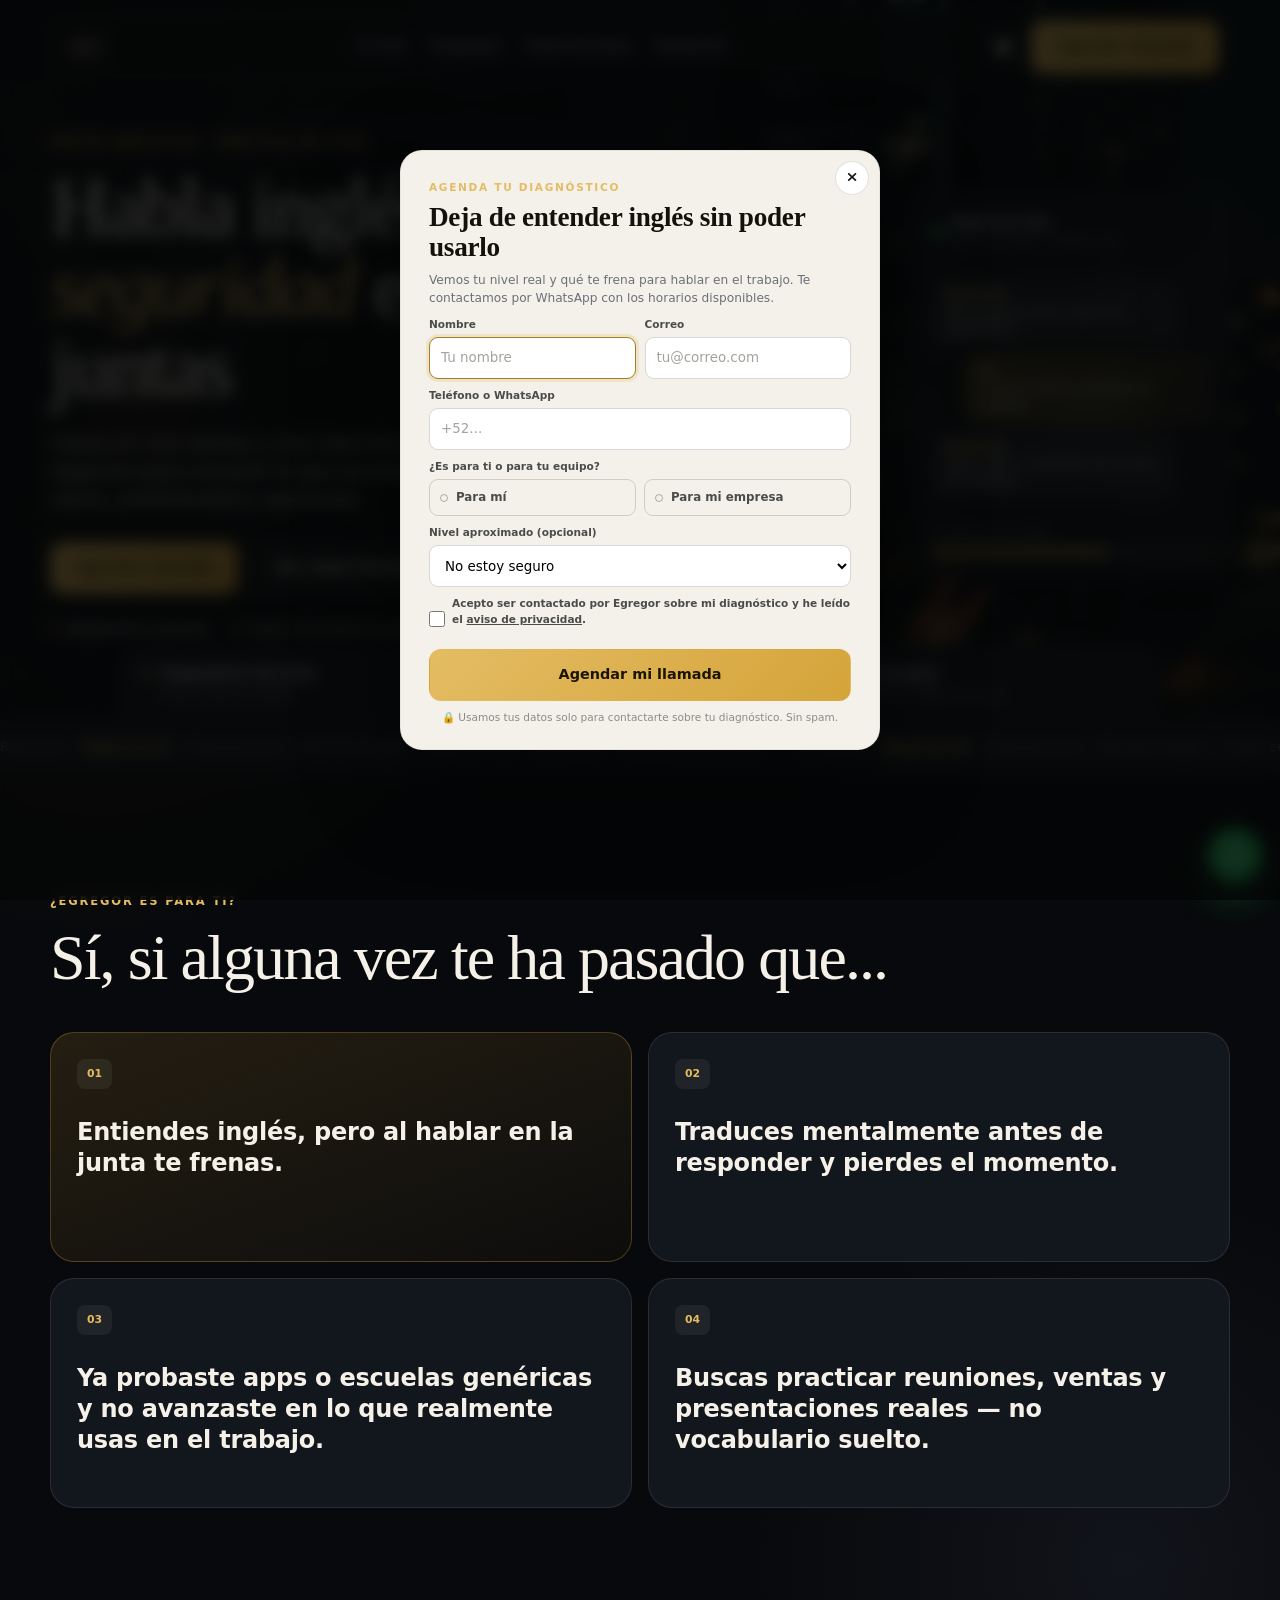
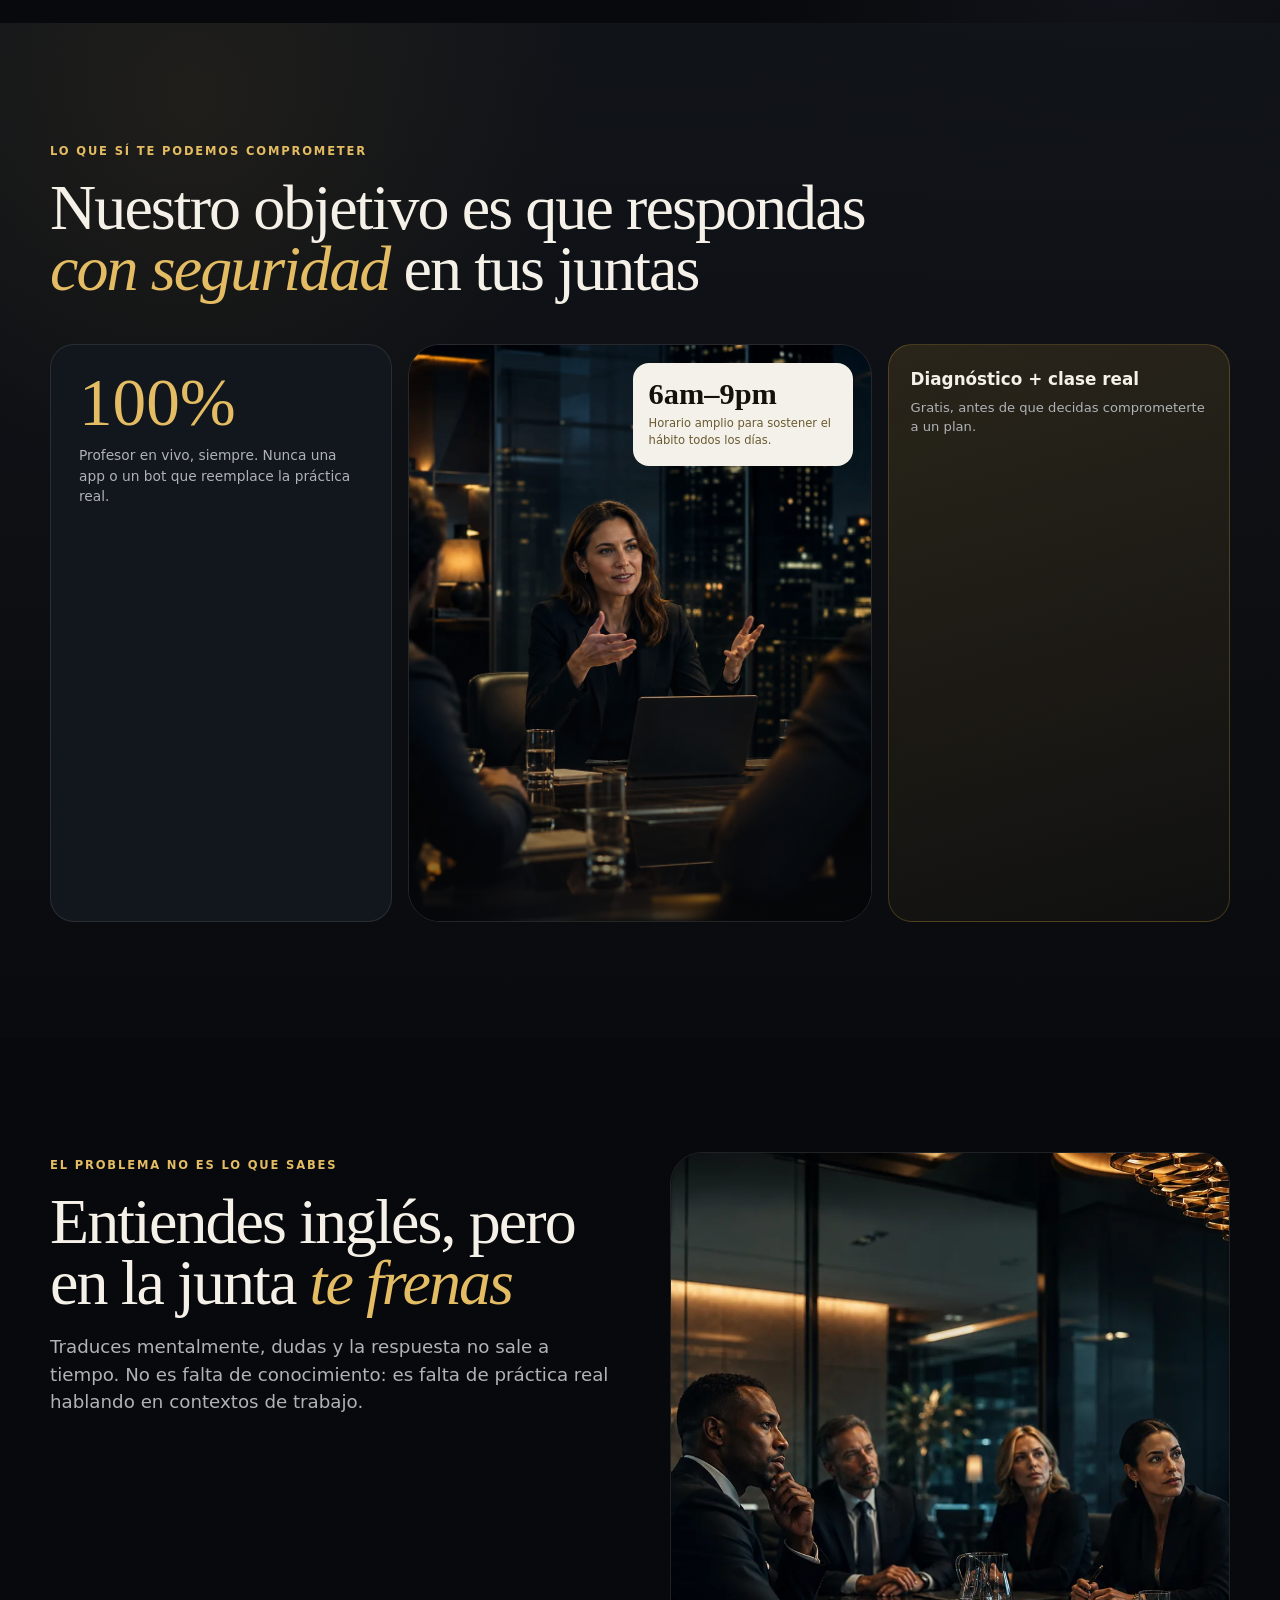
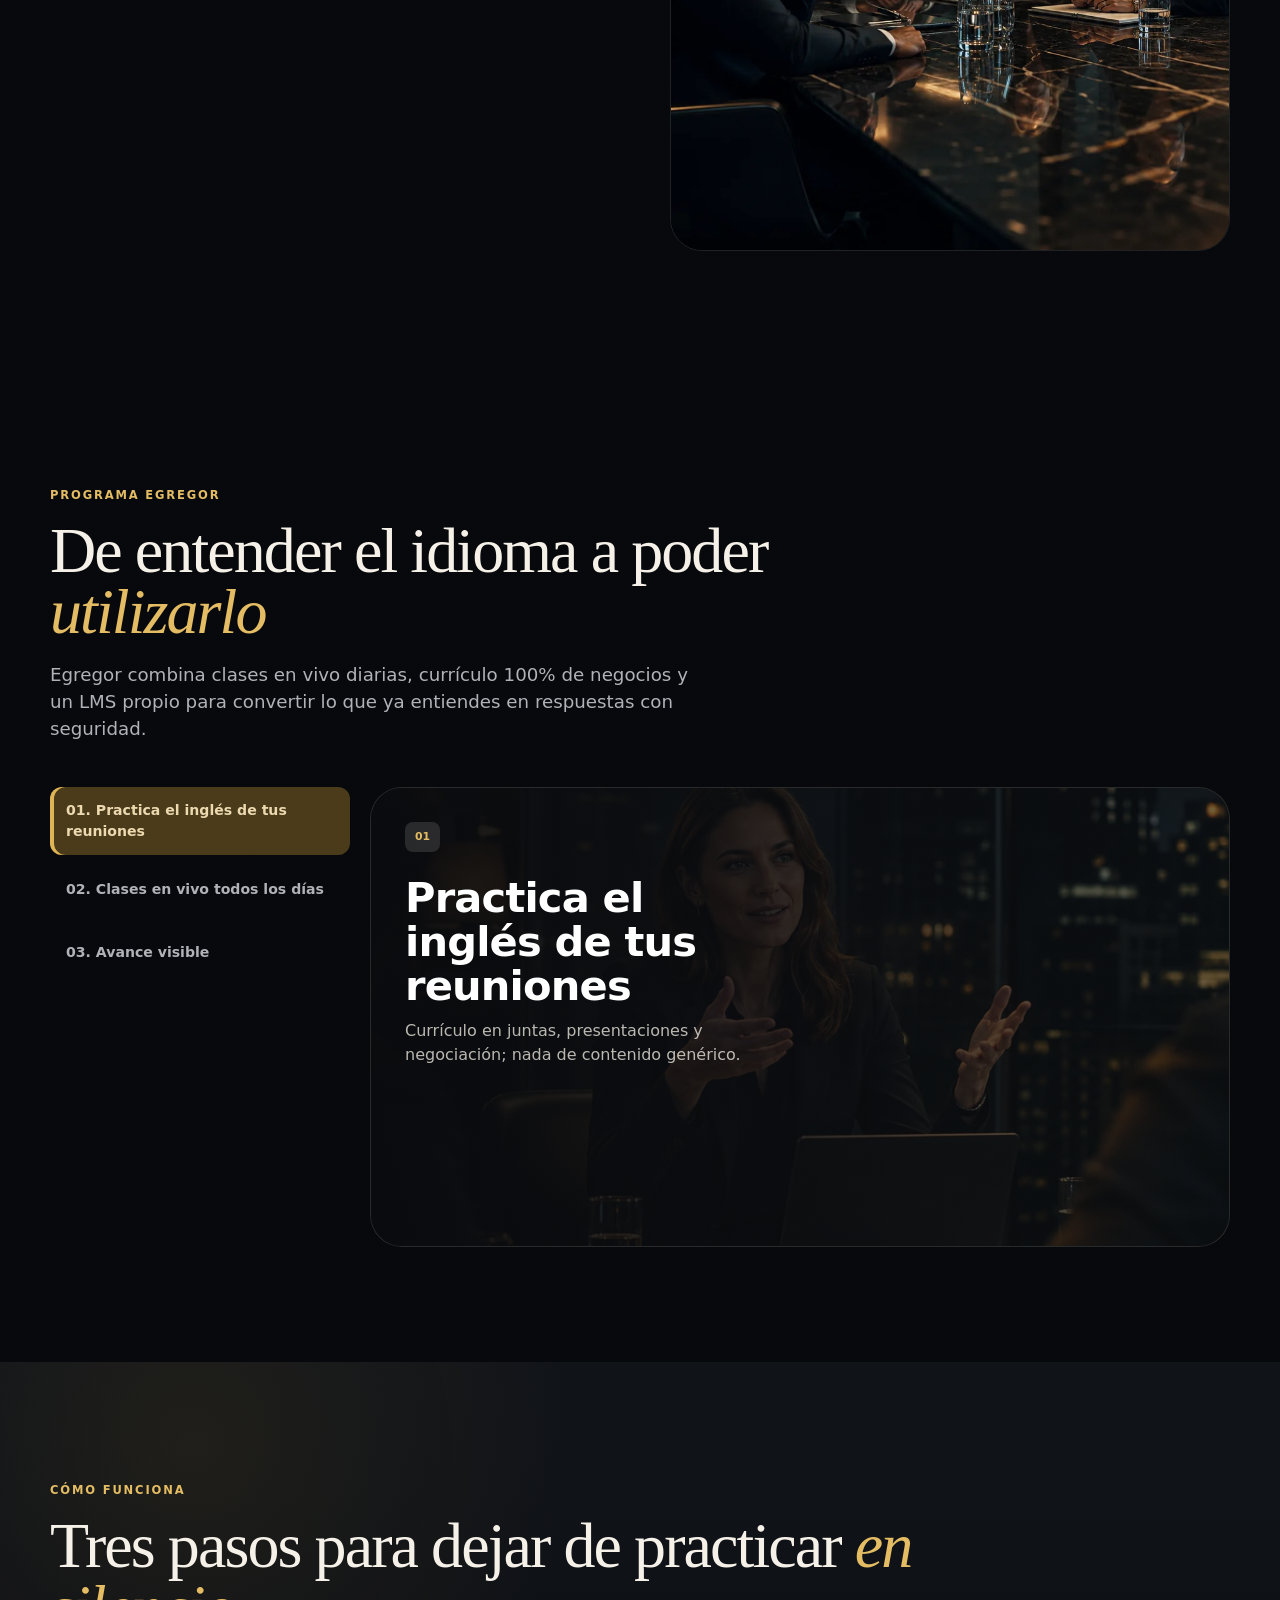
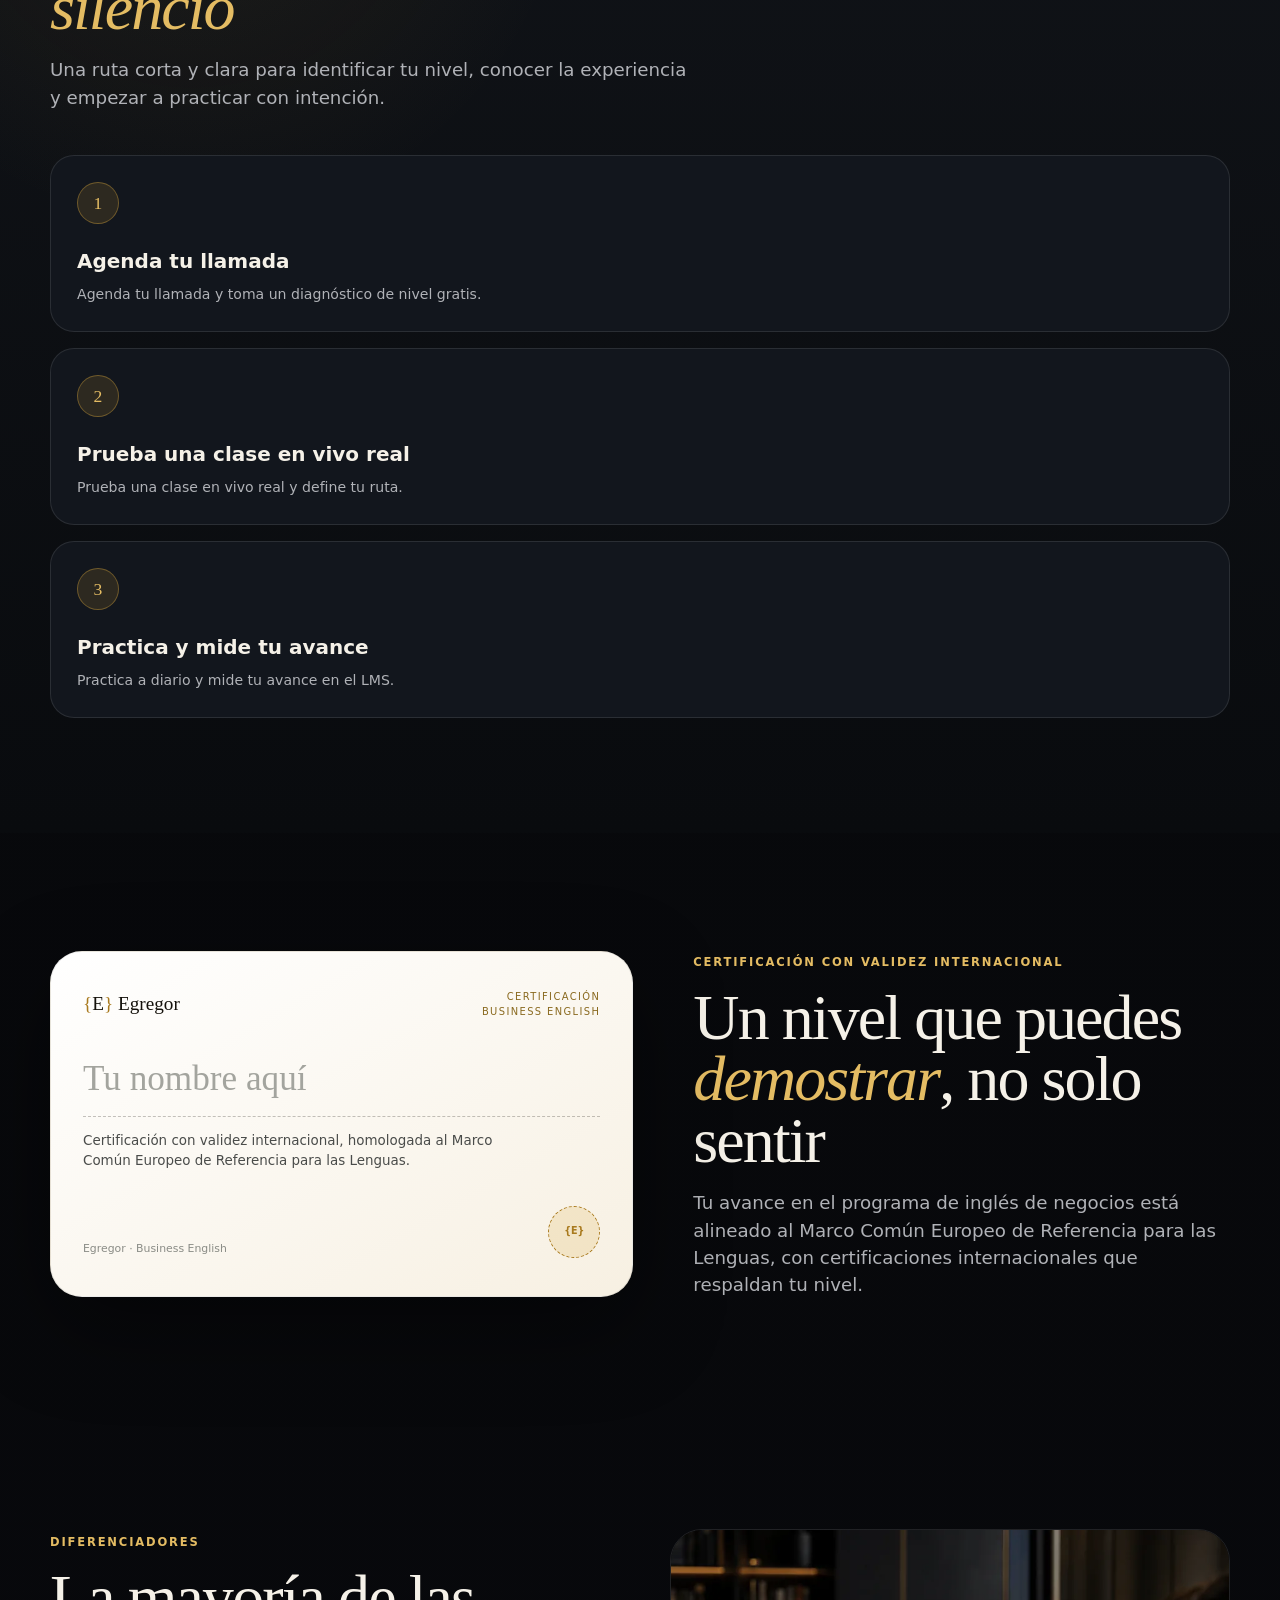
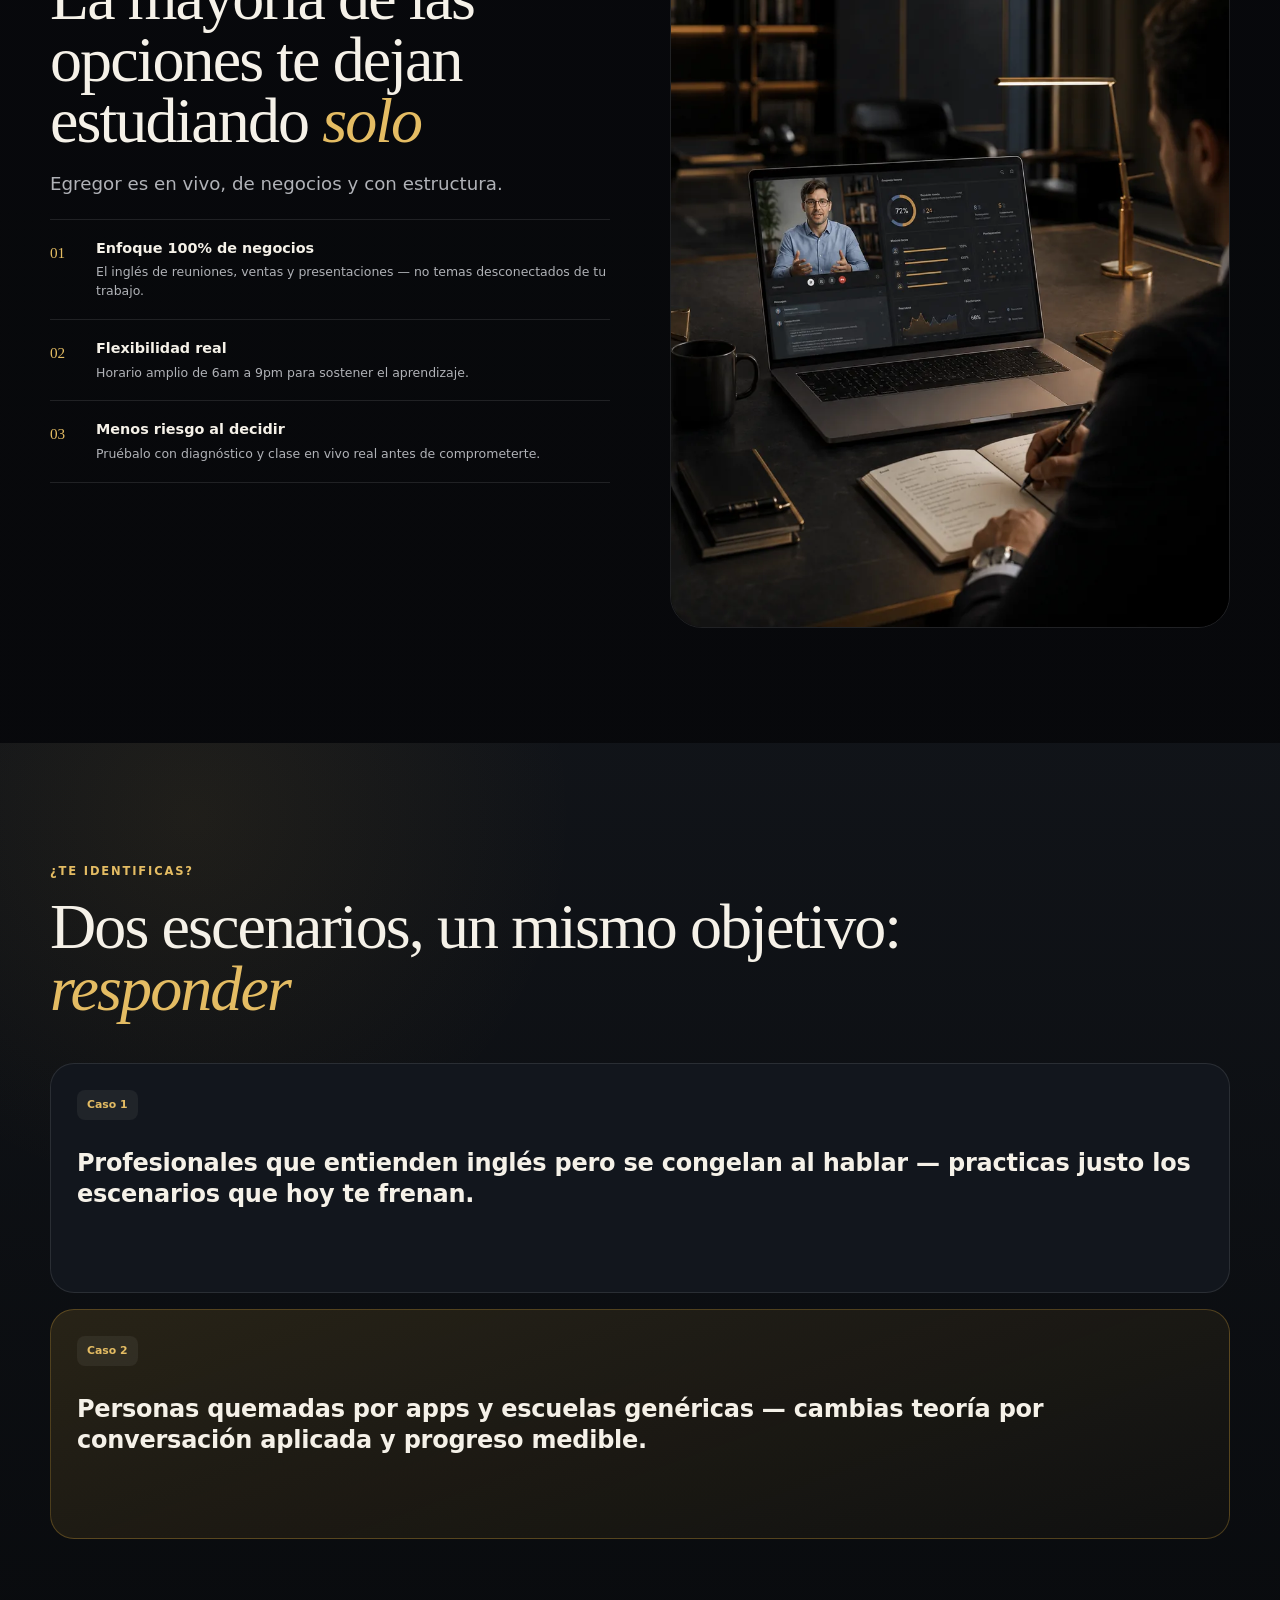
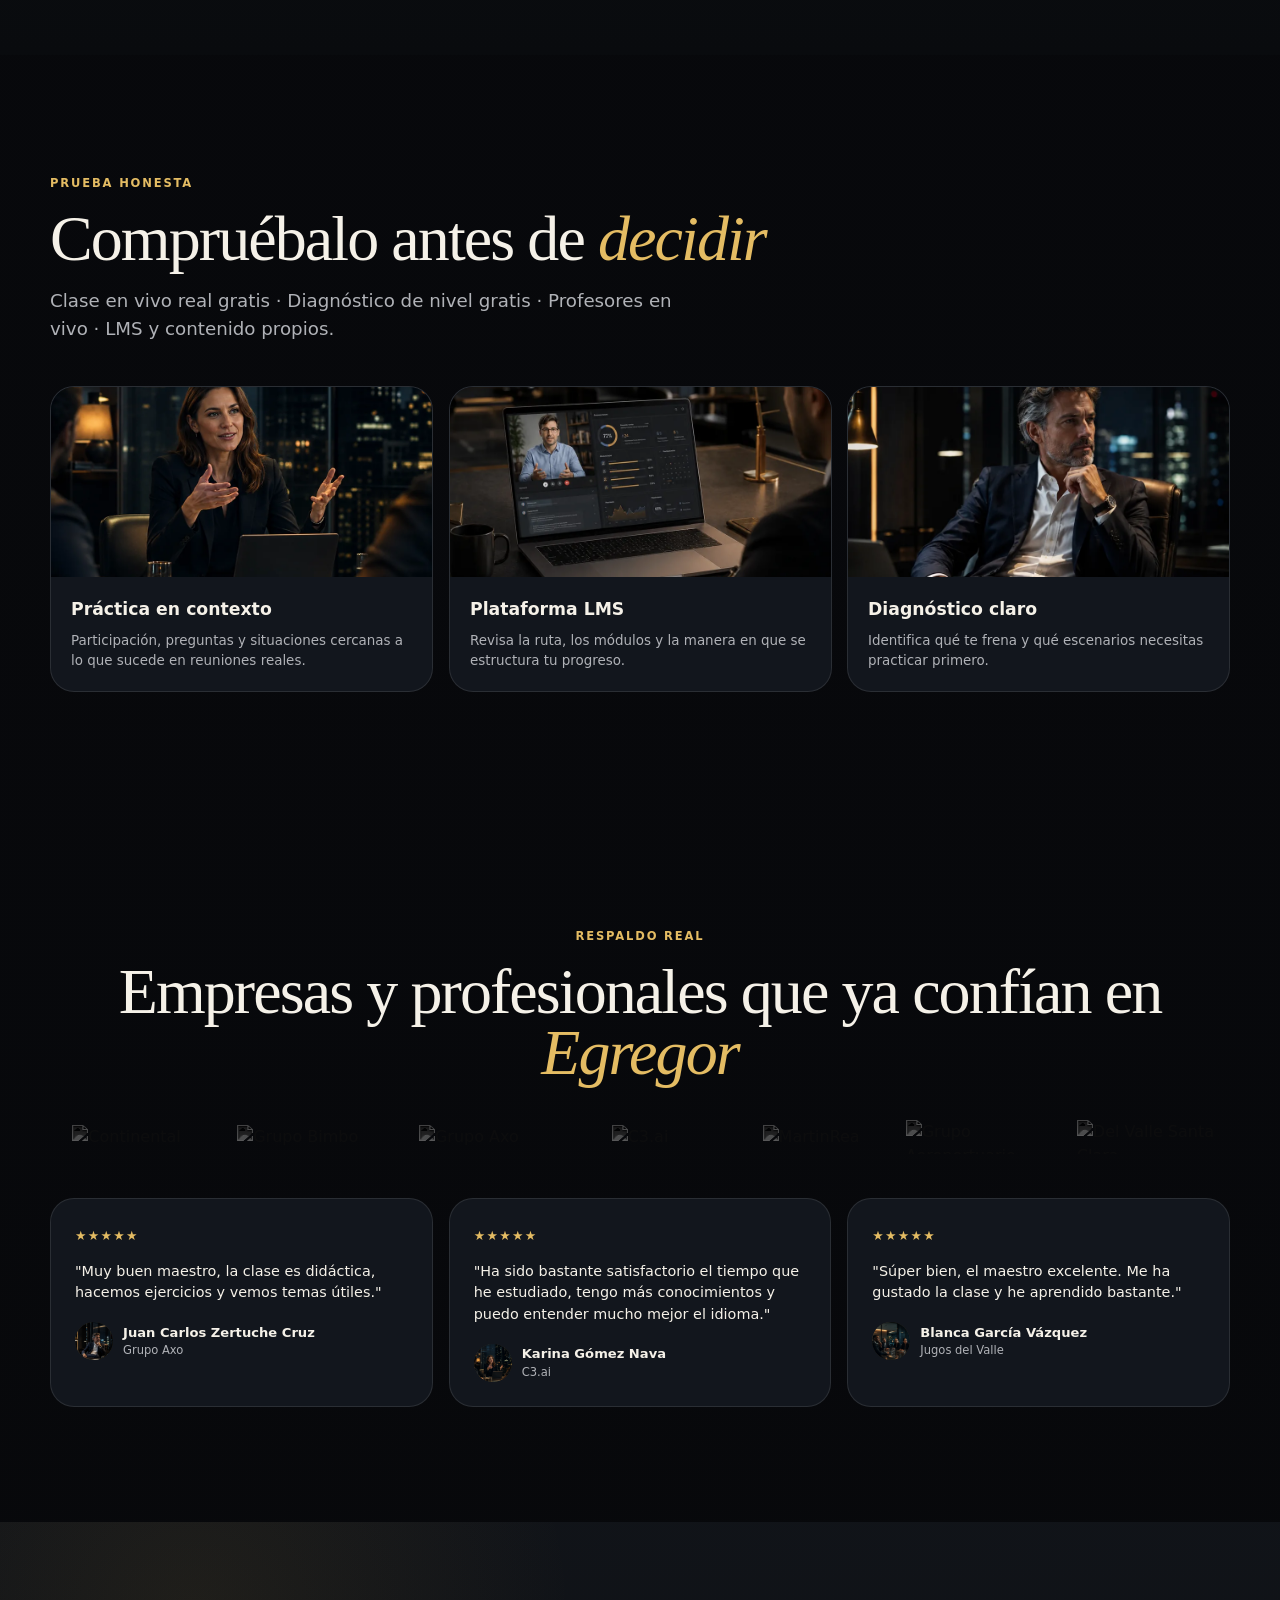
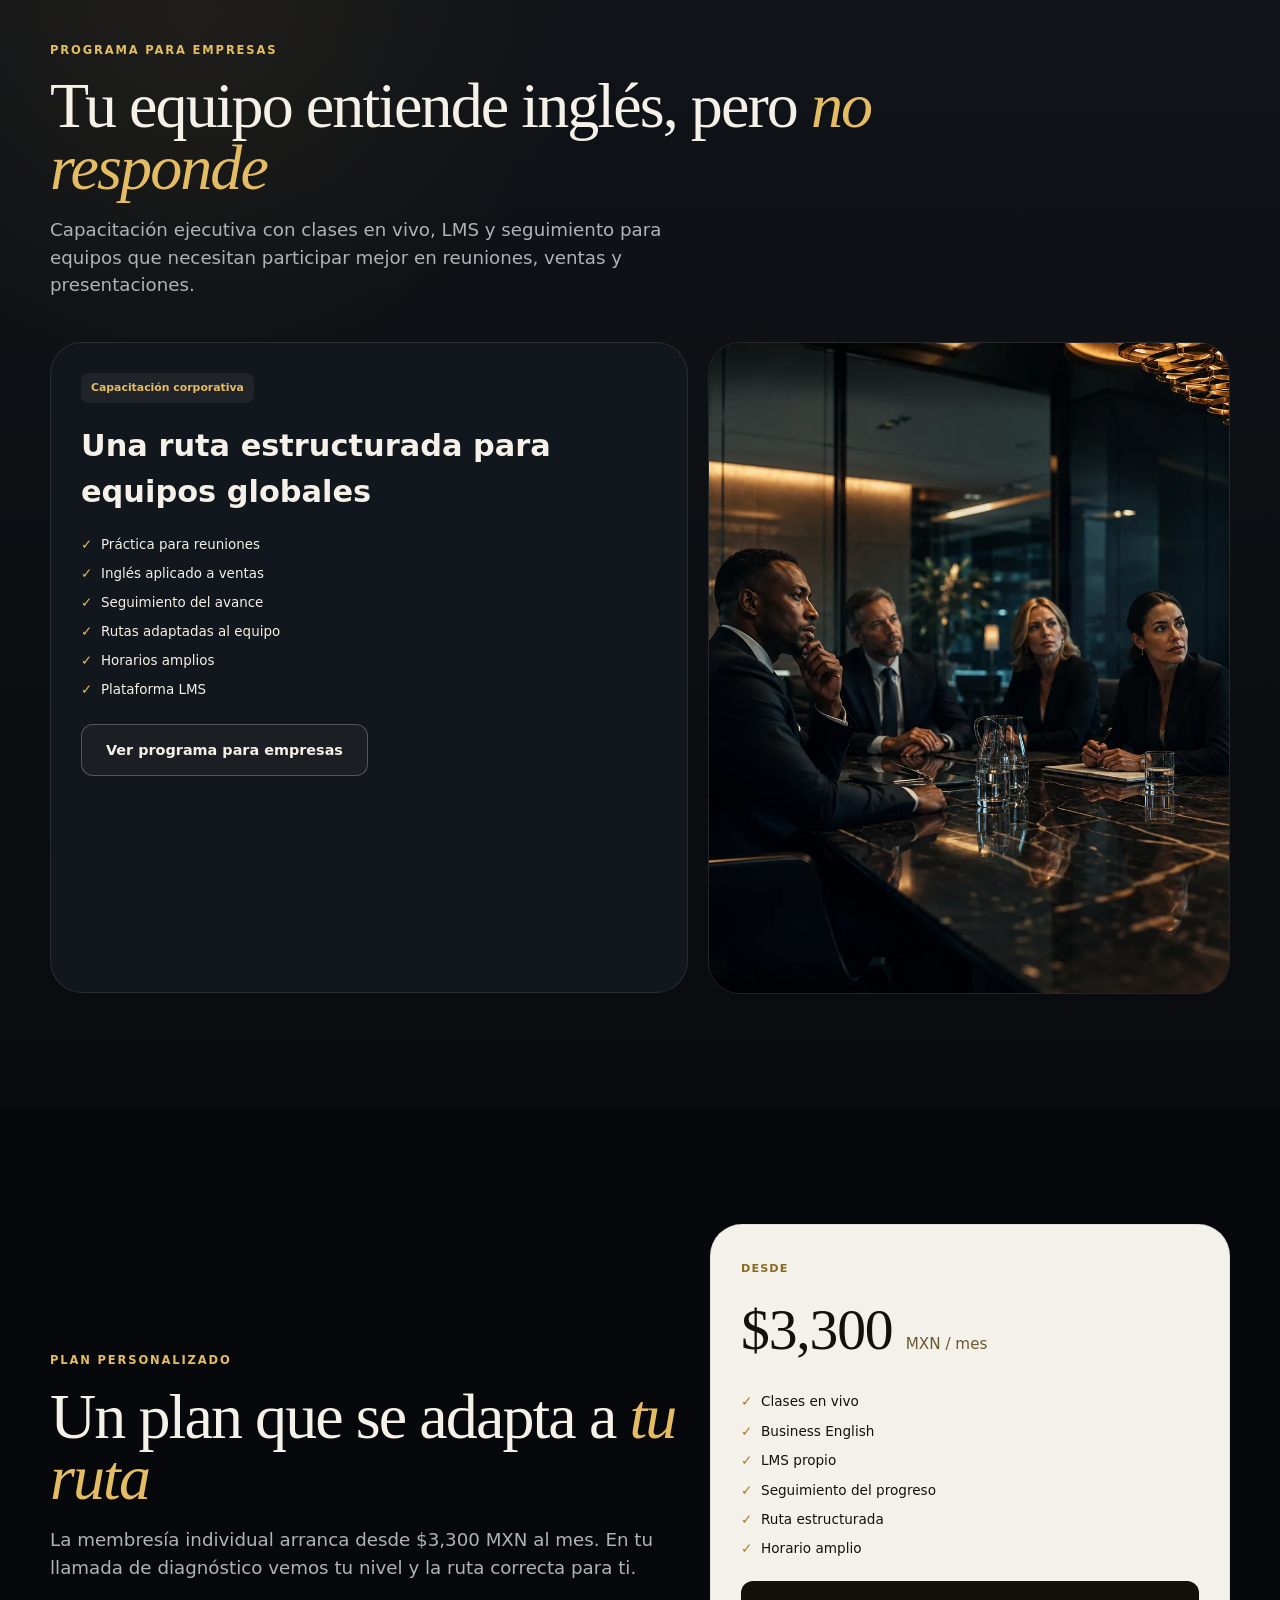
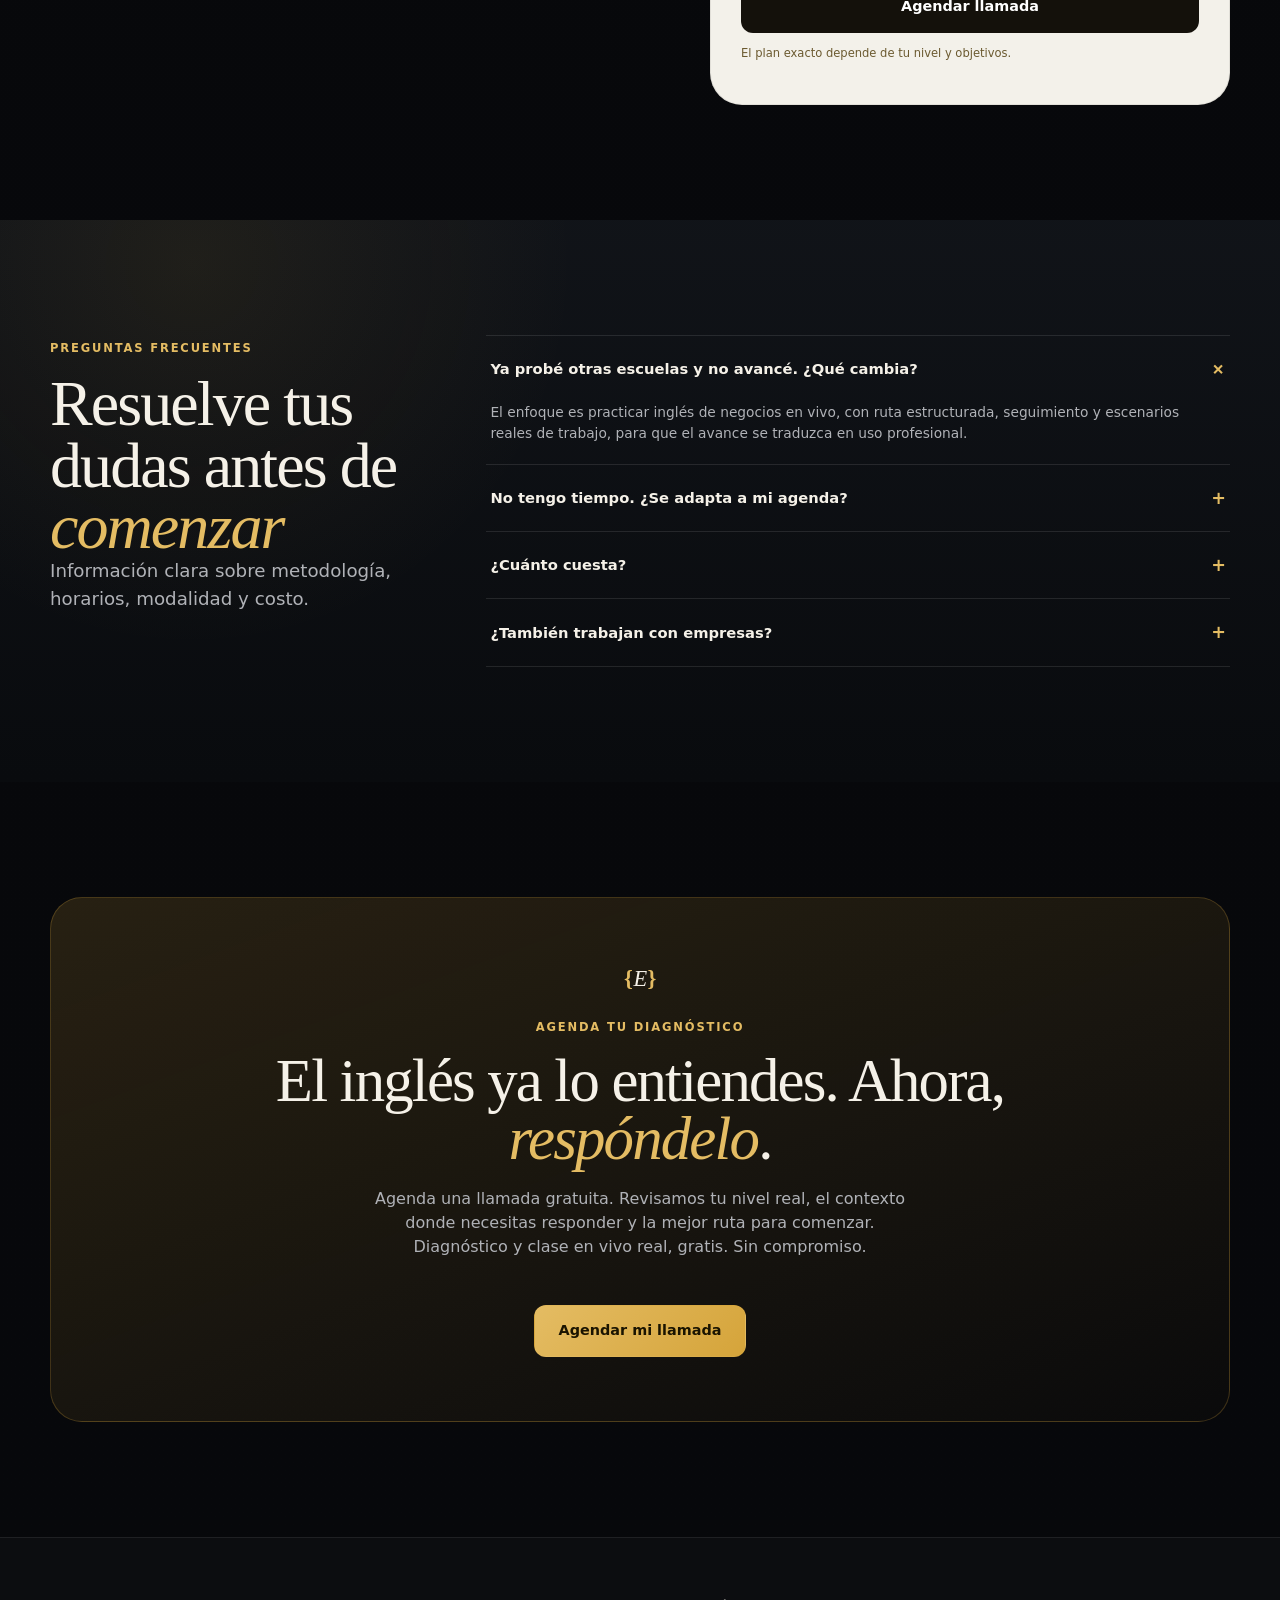
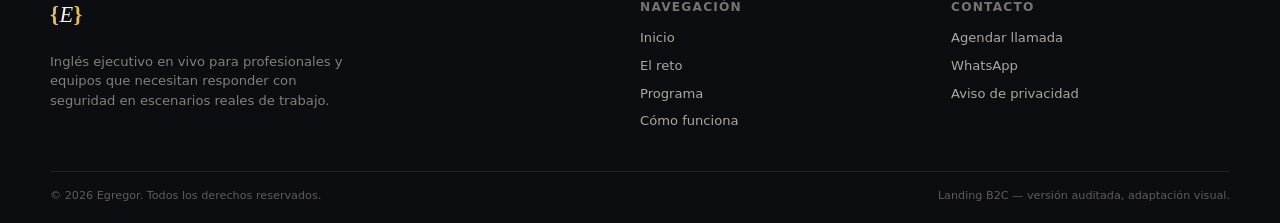
==== commit 8d913845: "cambios visuales hero" ====
--- a/index-dark.html
+++ b/index-dark.html
@@ -63,6 +63,21 @@
           <span>LMS propio</span>
         </div>
       </div>
+      <div class="hero-mock reveal" aria-hidden="true">
+        <div class="hero-mock-head">
+          <span class="live-dot"></span>
+          <div><strong>Clase en vivo</strong><span>Business English · Profesor real</span></div>
+        </div>
+        <div class="hero-mock-chat">
+          <div class="mock-line from-teacher"><span class="mock-tag">Profesor</span>How would you like to open the negotiation?</div>
+          <div class="mock-line from-you"><span class="mock-tag">Tú</span>I'd like to start by outlining our proposal.</div>
+          <div class="mock-line from-teacher"><span class="mock-tag">Profesor</span>Great, that's a confident way to lead the meeting.</div>
+        </div>
+        <div class="hero-mock-foot">
+          <span>Tu progreso en el LMS</span>
+          <div class="mock-progress"><i></i></div>
+        </div>
+      </div>
     </div>
     <div class="hero-bottom">
       <div class="hero-proof"><span class="dot"></span><div><strong>Diagnóstico de nivel</strong><span>Gratis, antes de decidir</span></div></div>
--- a/assets/css/styles.css
+++ b/assets/css/styles.css
@@ -173,6 +173,32 @@
 .hero-proof-row{display:flex;flex-wrap:wrap;gap:10px 22px;margin-top:26px}
 .hero-proof-row span{position:relative;padding-left:16px;color:rgba(245,241,232,.72);font-size:.78rem;font-weight:600}
 .hero-proof-row span:before{content:"";position:absolute;left:0;top:6px;width:6px;height:6px;border-radius:50%;background:var(--gold-2)}
+
+/* ---------- Hero mock: mini widget de "clase en vivo" (visual, representa el aprendizaje) ---------- */
+.hero-mock{
+  position:relative;z-index:2;justify-self:end;align-self:center;
+  width:min(100%,320px);padding:20px;border-radius:20px;
+  background:rgba(18,22,28,.62);border:1px solid rgba(255,255,255,.14);
+  backdrop-filter:blur(14px);box-shadow:0 24px 60px rgba(0,0,0,.4);
+  animation:cardFloat 4.2s ease-in-out infinite;
+}
+.hero-mock-head{display:flex;align-items:center;gap:10px;padding-bottom:14px;border-bottom:1px solid rgba(255,255,255,.12)}
+.live-dot{position:relative;width:9px;height:9px;border-radius:50%;background:#38d97a;flex:0 0 auto}
+.live-dot:after{content:"";position:absolute;inset:-5px;border-radius:50%;border:1px solid #38d97a;animation:liveDotPulse 1.8s ease-out infinite}
+@keyframes liveDotPulse{0%{transform:scale(.6);opacity:.9}100%{transform:scale(1.8);opacity:0}}
+.hero-mock-head strong{display:block;font-size:.84rem;color:var(--fixed-cream)}
+.hero-mock-head span{display:block;margin-top:1px;font-size:.68rem;color:rgba(245,241,232,.55)}
+.hero-mock-chat{display:grid;gap:8px;padding:14px 0}
+.mock-line{max-width:88%;padding:9px 12px;border-radius:12px;font-size:.72rem;line-height:1.4;color:rgba(245,241,232,.92)}
+.mock-line .mock-tag{display:block;margin-bottom:2px;font-size:.6rem;font-weight:800;letter-spacing:.06em;text-transform:uppercase;color:var(--gold-2)}
+.mock-line.from-teacher{justify-self:start;background:rgba(255,255,255,.07);border:1px solid rgba(255,255,255,.08)}
+.mock-line.from-you{justify-self:end;background:linear-gradient(135deg, rgba(213,164,58,.28), rgba(213,164,58,.12));border:1px solid rgba(213,164,58,.3)}
+.mock-line.from-you .mock-tag{color:var(--fixed-cream)}
+.hero-mock-foot{padding-top:12px;border-top:1px solid rgba(255,255,255,.12)}
+.hero-mock-foot span{display:block;margin-bottom:8px;font-size:.66rem;color:rgba(245,241,232,.55)}
+.mock-progress{height:6px;border-radius:6px;background:rgba(255,255,255,.12);overflow:hidden}
+.mock-progress i{display:block;height:100%;width:64%;border-radius:6px;background:linear-gradient(90deg,var(--gold),var(--gold-2))}
+
 .hero-bottom{position:absolute;z-index:3;left:50%;bottom:-1px;transform:translateX(-50%);width:min(calc(100% - 30px),1040px);display:grid;grid-template-columns:1fr;border-radius:18px 18px 0 0;background:var(--fixed-panel);border:1px solid rgba(255,255,255,.1);border-bottom:0;box-shadow:0 -12px 30px rgba(0,0,0,.3)}
 .hero-proof{display:flex;gap:12px;align-items:flex-start;padding:18px 20px;border-bottom:1px solid rgba(255,255,255,.1)}
 .hero-proof:last-child{border-bottom:0}
@@ -468,11 +494,12 @@
 @media(max-width:640px){
   .section-pad{padding:clamp(48px,12vw,70px) 0}
   .section-head{margin-bottom:32px}
-  .hero{min-height:0}
-  .hero-inner{padding-top:96px;padding-bottom:130px}
+  .hero{flex-direction:column;min-height:0}
+  .hero-inner{padding-top:96px;padding-bottom:26px}
   .hero h1{font-size:clamp(2.1rem,9vw,2.8rem)}
   .hero .lead{font-size:.96rem}
-  .hero-bottom{position:relative;left:auto;bottom:auto;transform:none;width:100%;margin-top:22px;border-radius:18px}
+  .hero-mock{display:none}
+  .hero-bottom{position:relative;left:auto;bottom:auto;transform:none;width:calc(100% - 40px);margin:22px auto 28px;border-radius:18px}
   .section-title{font-size:clamp(1.8rem,8vw,2.6rem)}
   .logo-strip{gap:14px 20px}
   .logo-strip img{max-width:84px;max-height:26px}
